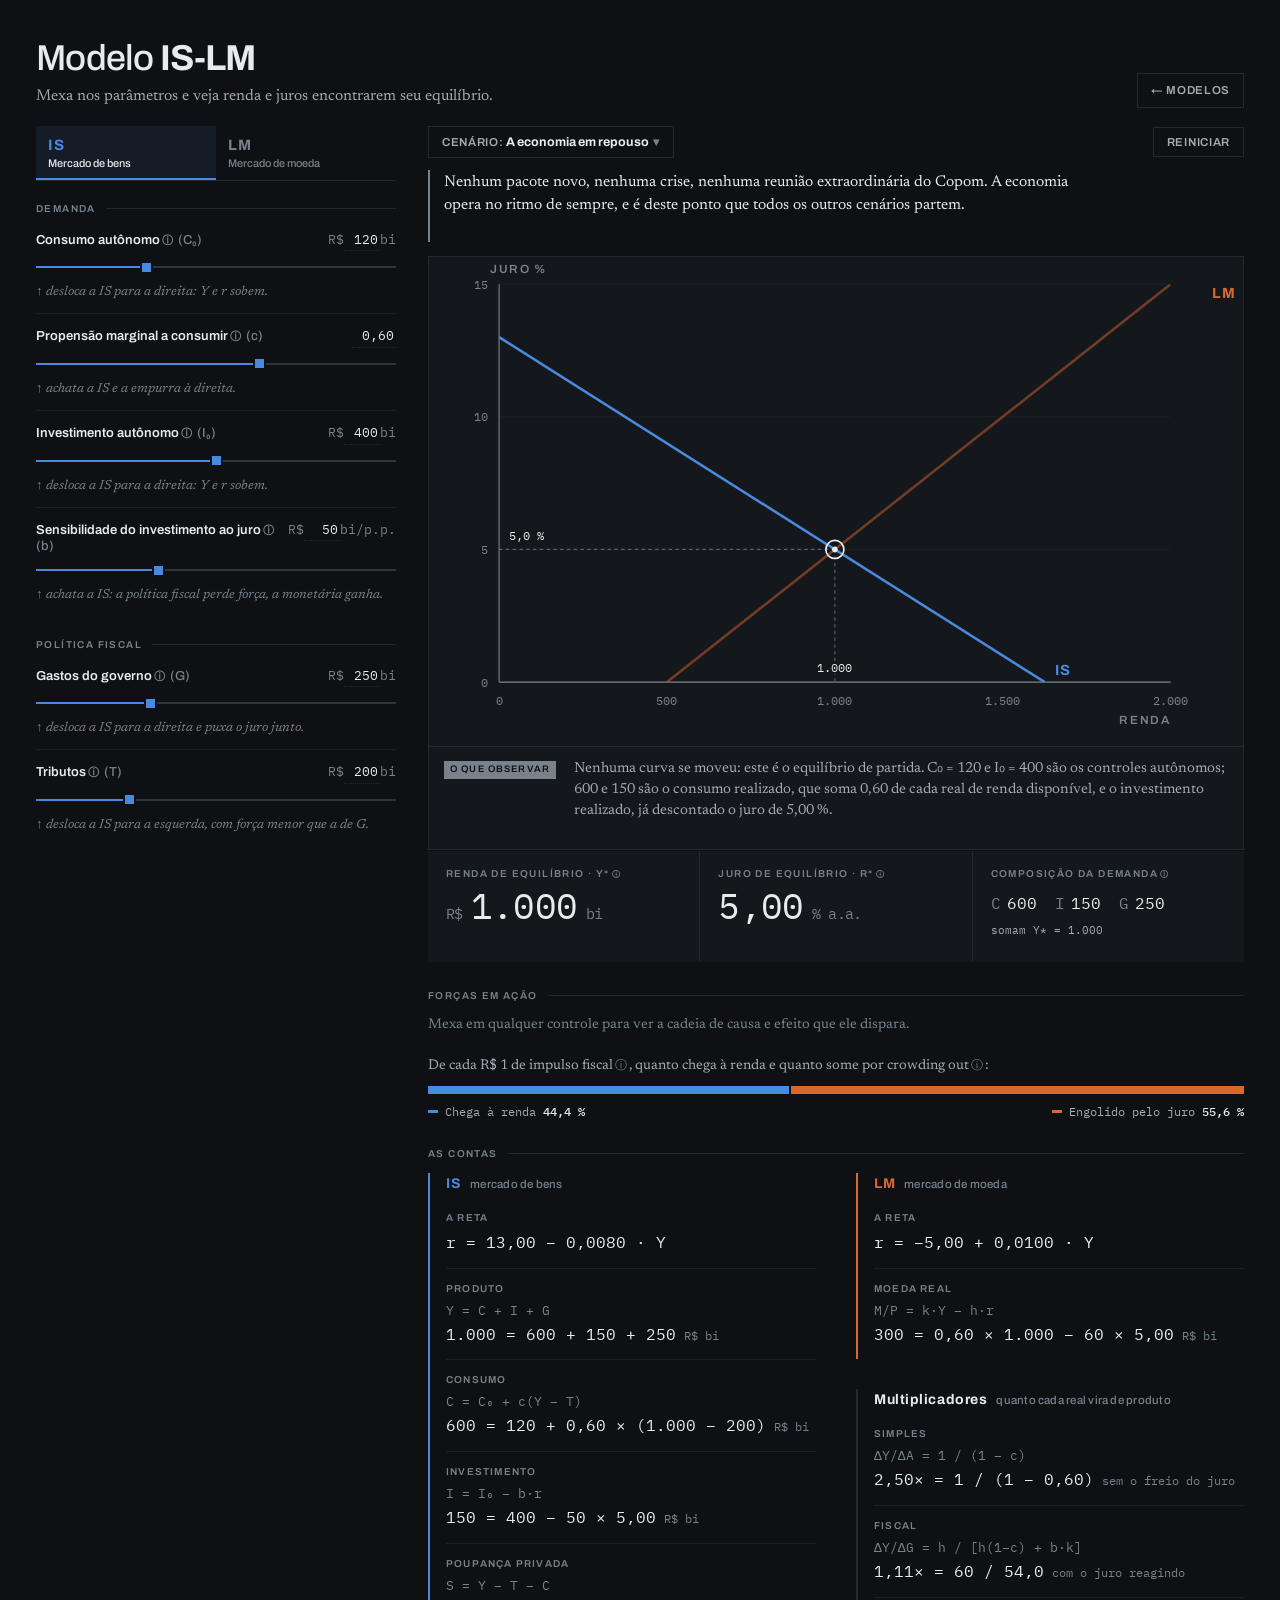
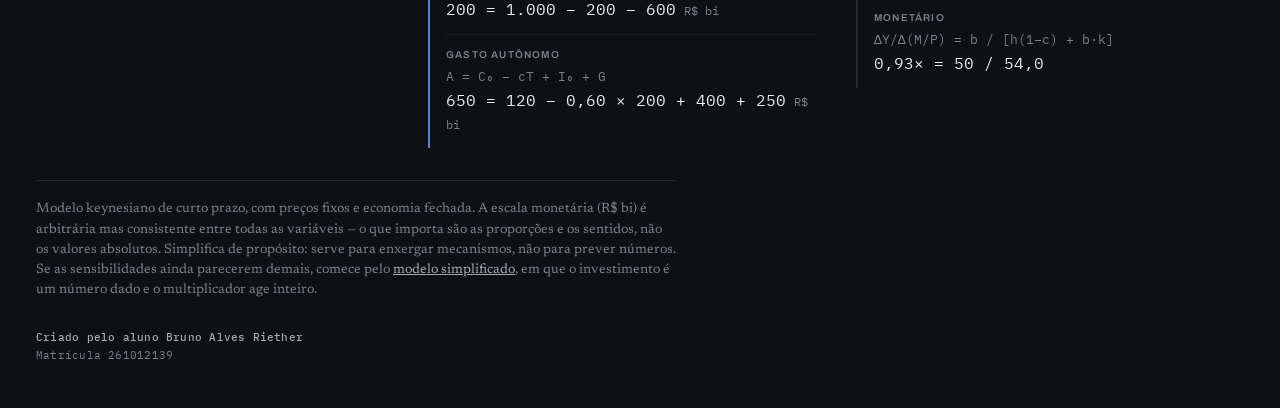
==== modelo-intermediario.html @ c49fc686 "Bússola Macro: simuladores interativos de IS-LM e cruz keynesiana Três páginas estáticas, sem build " ====
<!DOCTYPE html>
<html lang="pt-BR">
<head>
<meta charset="utf-8">
<meta name="viewport" content="width=device-width, initial-scale=1">
<title>IS-LM · Bússola Macro</title>
<meta name="description" content="Simulador do modelo IS-LM: mexa nos parâmetros da economia e veja renda e juros encontrarem o equilíbrio.">
<link rel="preconnect" href="https://fonts.googleapis.com">
<link rel="preconnect" href="https://fonts.gstatic.com" crossorigin>
<link rel="stylesheet" href="https://fonts.googleapis.com/css2?family=Archivo:wght@500;600;700&family=IBM+Plex+Mono:wght@400;500&family=Newsreader:ital,opsz,wght@0,6..72,400;1,6..72,400&display=swap">
<link rel="stylesheet" href="estilo.css">
<style>
/* As histórias daqui variam entre 2 e 3 linhas. Reservar as 3 impede que
   trocar de cenário empurre o gráfico para cima ou para baixo. */
.brief-story { min-height: 4.35em; }
</style>
</head>
<body>

<div class="wrap">

  <header class="top">
    <div>
      <h1>Modelo <b>IS-LM</b></h1>
      <p>Mexa nos parâmetros e veja renda e juros encontrarem seu equilíbrio.</p>
    </div>
    <a class="btn" href="index.html">← Modelos</a>
  </header>

  <main class="app">

    <!-- ── controles ──────────────────────────────────────── -->
    <section class="col-ctrl" aria-label="Parâmetros do modelo">
      <div class="tabs" role="tablist" aria-label="Curva a ajustar">
        <button class="tab" role="tab" data-tab="IS" id="tab-IS" aria-selected="true" aria-controls="panel-IS">
          <span class="tag-c">IS</span><span class="tag-s">Mercado de bens</span>
        </button>
        <button class="tab" role="tab" data-tab="LM" id="tab-LM" aria-selected="false" aria-controls="panel-LM" tabindex="-1">
          <span class="tag-c">LM</span><span class="tag-s">Mercado de moeda</span>
        </button>
      </div>
      <div role="tabpanel" data-panel="IS" id="panel-IS" aria-labelledby="tab-IS"></div>
      <div role="tabpanel" data-panel="LM" id="panel-LM" aria-labelledby="tab-LM" hidden></div>
    </section>

    <!-- ── saída ──────────────────────────────────────────── -->
    <section class="col-out">

      <div class="toolbar">
        <div class="menu-wrap">
          <button type="button" class="btn" id="scenBtn" aria-haspopup="true" aria-expanded="false" aria-controls="scenMenu">
            Cenário: <b id="scenNow">Base</b><span class="caret">▾</span>
          </button>
          <div class="menu" id="scenMenu" role="menu" aria-labelledby="scenBtn" hidden></div>
        </div>
        <span class="mod" id="modChip" data-on="nao">modificado</span>
        <div class="spacer"></div>
        <button type="button" class="btn" id="resetBtn">Reiniciar</button>
      </div>

      <div class="briefing" id="briefing">
        <p class="brief-story" id="briefStory"></p>
      </div>

      <div class="plate">
        <svg id="chart" viewBox="0 0 720 420" preserveAspectRatio="xMidYMid meet" role="img" aria-labelledby="cT cD">
          <title id="cT">Diagrama IS-LM</title>
          <desc id="cD">Renda no eixo horizontal, taxa de juros no vertical. A curva IS, decrescente, é o equilíbrio do mercado de bens; a LM, o do mercado de moeda. O cruzamento é o equilíbrio de curto prazo.</desc>
          <defs><clipPath id="clip"><rect id="clipR" x="0" y="0" width="0" height="0"></rect></clipPath></defs>
          <g id="grid"></g><g id="axes"></g>
          <g id="ghosts" clip-path="url(#clip)" opacity="0"></g>
          <g id="curves" clip-path="url(#clip)"></g>
          <g id="marks"></g><g id="labels"></g>
        </svg>
        <p class="watch" id="watch"><span class="brief-tag">O que observar</span><span id="briefWatch"></span></p>
      </div>

      <div class="results">
        <div class="result">
          <div class="result-label" id="labY"></div>
          <div class="result-val"><u>R$ </u><span id="outY">—</span><u> bi</u></div>
          <div class="result-delta" id="dY"></div>
        </div>
        <div class="result">
          <div class="result-label" id="labR"></div>
          <div class="result-val"><span id="outR">—</span><u> % a.a.</u></div>
          <div class="result-delta" id="dR"></div>
        </div>
        <div class="result">
          <div class="result-label" id="labK"></div>
          <div class="compo" id="compo"></div>
          <div class="result-delta" id="dK"></div>
        </div>
      </div>

      <p class="alert" id="alert"><span id="alertTxt"></span></p>

      <section class="forces">
        <h2 class="eyebrow">Forças em ação</h2>
        <div class="chain" id="chain" aria-live="polite"></div>
        <div class="meter-block">
          <p class="meter-cap" id="meterCap"></p>
          <div class="meter" role="img" id="meter" aria-label="">
            <div class="meter-a" id="mA" style="width:44%"></div>
            <div class="meter-b" id="mB" style="width:56%"></div>
          </div>
          <div class="meter-key">
            <span><i class="meter-a"></i> Chega à renda <b id="mAt">—</b></span>
            <span><i class="meter-b"></i> Engolido pelo juro <b id="mBt">—</b></span>
          </div>
        </div>
      </section>

      <section class="forces">
        <h2 class="eyebrow">As contas</h2>
        <div class="contas" id="eqs"></div>
      </section>

    </section>
  </main>

  <p class="foot">Modelo keynesiano de curto prazo, com preços fixos e economia fechada. A escala monetária (R$ bi) é arbitrária mas consistente entre todas as variáveis — o que importa são as proporções e os sentidos, não os valores absolutos. Simplifica de propósito: serve para enxergar mecanismos, não para prever números. Se as sensibilidades ainda parecerem demais, comece pelo <a href="modelo-simplificado.html" style="color:var(--ink-2)">modelo simplificado</a>, em que o investimento é um número dado e o multiplicador age inteiro.</p>

  <p class="assin"><b>Criado pelo aluno Bruno Alves Riether</b>Matrícula 261012139</p>

</div>

<div class="pop" id="pop" role="tooltip" hidden>
  <strong class="pop-t" id="popT"></strong>
  <span class="pop-u" id="popU"></span>
  <p class="pop-d" id="popD"></p>
  <p class="pop-e" id="popE"></p>
</div>

<script src="modelo-intermediario.js"></script>
<script>
"use strict";

/* O modelo vem namespaced; a página trabalha com nomes curtos. O regime
   monetário corrente é estado DA PÁGINA, e entra em solve() como argumento. */
var M = MODELO_INTER;
var EPS = M.EPS, PARAMS = M.PARAMS, P_BY_ID = M.P_BY_ID, TABS = M.TABS,
    TERMS = M.TERMS, CHAINS = M.CHAINS, CHAINS_R = M.CHAINS_R,
    SCENARIOS = M.SCENARIOS, baseState = M.baseState;
var mode = "moeda";
function solve(st, md) { return M.solve(st, md || mode); }

/* ═══ FORMATAÇÃO pt-BR ═══ */

var nf = function (d) { return new Intl.NumberFormat("pt-BR", { minimumFractionDigits:d, maximumFractionDigits:d }); };
var f0 = nf(0), f1 = nf(1), f4 = nf(4);
function minus(t) { return t.replace(/-/g, "−"); }
function fmt(v, d) { return isFinite(v) ? minus(nf(d).format(v)) : "—"; }
function fmtPct(v) { return isFinite(v) ? f1.format(v * 100) + " %" : "—"; }
function fmtP(p, v) { return isFinite(v) ? (p.u.pre || "") + minus(nf(p.dec || 0).format(v)) + (p.u.suf || "") : "—"; }
/* O sinal sai do valor JA arredondado: senao um resto de ponto flutuante
   da −1e-15 vira "−0" na tela. */
function sign(v, d) {
  if (!isFinite(v)) return "—";
  var r = Number(v.toFixed(d || 0));
  return (r > 0 ? "+" : r < 0 ? "−" : "") + nf(d || 0).format(Math.abs(r));
}

/* Uma linha: rótulo, a fórmula (apagada) e a conta com os números embaixo. */
function grupo(cls, nome, sub, linhas) {
  return '<div class="eqgroup ' + cls + '"><div class="eqgroup-h">' + nome +
    "<span>" + sub + "</span></div>" +
    linhas.map(function (l) {
      var unid = l[3] ? "<u>" + l[3] + "</u>" : "";
      return '<div class="eqrow">' +
        '<span class="eqlab">' + l[0] + "</span>" +
        (l[1] ? '<span class="eqform">' + l[1] + "</span>" : "") +
        '<span class="eqval"><span class="calc">' + l[2] + "</span>" + unid + "</span></div>";
    }).join("") + "</div>";
}

/* Soma de componentes, começando pelo total: a linha dos números espelha a
   fórmula acima termo por termo, e o olho não precisa reorganizar nada. */
function soma(partes, total, d) {
  return fmt(total, d || 0) + " = " + partes.map(function (v, i) {
    return (i === 0 ? (v < 0 ? "\u2212" : "") : (v < 0 ? " \u2212 " : " + ")) + fmt(Math.abs(v), d || 0);
  }).join("");
}

/* "a \u00d7 b" com o sinal de multiplicação de verdade. */
function vezes(a, b) { return a + " \u00d7 " + b; }

function term(key, label) {
  var txt = label || TERMS[key].t;
  return txt + '<button type="button" class="term" data-term="' + key +
    '" aria-expanded="false" aria-label="Definição: ' + txt.replace(/"/g, "") + '">ⓘ</button>';
}

/* ═══ ESTADO ═══ */

var state = baseState();
var ghost = null, lastMove = null, dragBase = null, animId = 0, pendingTarget = null;
/* activeScenario = o cenário está intacto (null se o usuário mexeu nos
   controles). loadedScenario = qual cenário está carregado, e esse nunca
   fica vazio — é o que mantém o texto na tela e o gráfico parado. */
var activeScenario = "base", loadedScenario = "base", tab = "IS", emphasis = "IS";
var view = { Ymin:0, Ymax:2000, rMin:0, rMax:15 };

var PAD = { l:62, r:64, t:24, b:44 };
var VB = { w:720, h:420 };
var PLOT = { x:PAD.l, y:PAD.t, w:VB.w - PAD.l - PAD.r, h:VB.h - PAD.t - PAD.b };

var $ = function (id) { return document.getElementById(id); };
var NS = "http://www.w3.org/2000/svg";
function el(tag, attrs, text) {
  var n = document.createElementNS(NS, tag);
  for (var a in attrs) if (attrs[a] != null) n.setAttribute(a, attrs[a]);
  if (text !== undefined) n.textContent = text;
  return n;
}

/* ═══ ESCALAS ═══ */

function sx(Y) { return PLOT.x + (Y - view.Ymin) / (view.Ymax - view.Ymin) * PLOT.w; }
function sy(r) { return PLOT.y + (view.rMax - r) / (view.rMax - view.rMin) * PLOT.h; }
function ix(px) { return view.Ymin + (px - PLOT.x) / PLOT.w * (view.Ymax - view.Ymin); }
function iy(py) { return view.rMax - (py - PLOT.y) / PLOT.h * (view.rMax - view.rMin); }

function clipLine(line) {
  if (line.vertical) {
    if (!isFinite(line.at) || line.at < view.Ymin || line.at > view.Ymax) return null;
    return [{ Y:line.at, r:view.rMin }, { Y:line.at, r:view.rMax }];
  }
  var m = line.m, q = line.q;
  if (!isFinite(m) || !isFinite(q)) return null;
  var lo = view.Ymin, hi = view.Ymax;
  if (Math.abs(m) > EPS) {
    var a = (view.rMin - q) / m, b = (view.rMax - q) / m;
    lo = Math.max(lo, Math.min(a, b));
    hi = Math.min(hi, Math.max(a, b));
  } else if (q < view.rMin || q > view.rMax) return null;
  if (hi - lo <= EPS) return null;
  return [{ Y:lo, r:m * lo + q }, { Y:hi, r:m * hi + q }];
}

var NICE_Y = [500, 1000, 2000, 4000, 8000, 16000, 32000, 64000];
var NICE_R = [5, 10, 15, 20, 30, 40, 60, 90, 120];
var NICE_RMIN = [0, -5, -10, -20, -40, -80];

/* A moldura cresce quando o equilíbrio encosta na borda e só encolhe com folga
   larga: se a régua se reajustasse a cada quadro, mexer um slider pareceria
   não mover a curva — que é justamente o que a tela existe para mostrar. */
function fitView(eq) {
  if (!isFinite(eq.Y) || !isFinite(eq.r)) return;
  var yi = NICE_Y.indexOf(view.Ymax); if (yi < 0) yi = 2;
  while (yi < NICE_Y.length - 1 && eq.Y > 0.88 * NICE_Y[yi]) yi++;
  while (yi > 0 && eq.Y < 0.28 * NICE_Y[yi - 1]) yi--;
  view.Ymax = NICE_Y[yi];

  var ri = NICE_R.indexOf(view.rMax); if (ri < 0) ri = 2;
  while (ri < NICE_R.length - 1 && eq.r > 0.88 * NICE_R[ri]) ri++;
  while (ri > 0 && eq.r < 0.28 * NICE_R[ri - 1] && eq.r > view.rMin) ri--;
  view.rMax = NICE_R[ri];

  var mi = NICE_RMIN.indexOf(view.rMin); if (mi < 0) mi = 0;
  while (mi < NICE_RMIN.length - 1 && eq.r < NICE_RMIN[mi] + 0.12 * (view.rMax - NICE_RMIN[mi])) mi++;
  while (mi > 0 && eq.r > NICE_RMIN[mi - 1] + 0.10 * (view.rMax - NICE_RMIN[mi - 1])) mi--;
  view.rMin = NICE_RMIN[mi];
}
function resetView() { view = { Ymin:0, Ymax:2000, rMin:0, rMax:15 }; }

function ticks(min, max, count) {
  var raw = (max - min) / count;
  var mag = Math.pow(10, Math.floor(Math.log10(raw)));
  var n = raw / mag;
  var step = (n >= 5 ? 10 : n >= 2.5 ? 5 : n >= 2 ? 2.5 : n >= 1 ? 2 : 1) * mag;
  var out = [], v = Math.ceil(min / step) * step;
  for (; v <= max + EPS; v += step) out.push(Math.abs(v) < EPS ? 0 : v);
  return out;
}

/* ═══ DESENHO ═══ */

function drawFrame() {
  var g = $("grid"), a = $("axes");
  g.textContent = ""; a.textContent = "";
  $("clipR").setAttribute("x", PLOT.x); $("clipR").setAttribute("y", PLOT.y);
  $("clipR").setAttribute("width", PLOT.w); $("clipR").setAttribute("height", PLOT.h);

  ticks(view.rMin, view.rMax, 5).forEach(function (r) {
    var y = sy(r);
    g.appendChild(el("line", { class:"grid-line", x1:PLOT.x, y1:y, x2:PLOT.x + PLOT.w, y2:y }));
    a.appendChild(el("text", { class:"tick-text", x:PLOT.x - 10, y:y + 4, "text-anchor":"end" }, f0.format(r)));
  });
  ticks(view.Ymin, view.Ymax, 5).forEach(function (Y) {
    a.appendChild(el("text", { class:"tick-text", x:sx(Y), y:PLOT.y + PLOT.h + 20, "text-anchor":"middle" }, f0.format(Y)));
  });

  a.appendChild(el("line", { class:"axis", x1:PLOT.x, y1:PLOT.y, x2:PLOT.x, y2:PLOT.y + PLOT.h }));
  a.appendChild(el("line", { class:"axis", x1:PLOT.x, y1:PLOT.y + PLOT.h, x2:PLOT.x + PLOT.w, y2:PLOT.y + PLOT.h }));
  a.appendChild(el("text", { class:"axis-title", x:PLOT.x - 8, y:PLOT.y - 10, "text-anchor":"start" }, "JURO %"));
  a.appendChild(el("text", { class:"axis-title", x:PLOT.x + PLOT.w, y:PLOT.y + PLOT.h + 37, "text-anchor":"end" }, "RENDA"));
}

function pathOf(line) {
  var s = clipLine(line);
  return s ? "M " + sx(s[0].Y).toFixed(2) + " " + sy(s[0].r).toFixed(2) +
             " L " + sx(s[1].Y).toFixed(2) + " " + sy(s[1].r).toFixed(2) : null;
}

function drawArrow(a, b, layer) {
  if (!a || !isFinite(a.Y) || !isFinite(b.Y) || !isFinite(a.r) || !isFinite(b.r)) return;
  var x1 = sx(a.Y), y1 = sy(a.r), x2 = sx(b.Y), y2 = sy(b.r);
  var dx = x2 - x1, dy = y2 - y1, len = Math.hypot(dx, dy);
  if (len < 8) return;
  var ux = dx / len, uy = dy / len;
  var sX = x1 + ux * 6, sY = y1 + uy * 6, eX = x2 - ux * 10, eY = y2 - uy * 10;
  if (Math.hypot(eX - sX, eY - sY) < 4) return;
  layer.appendChild(el("line", { class:"arrow", x1:sX, y1:sY, x2:eX, y2:eY }));
  var k = 5;
  layer.appendChild(el("polygon", { class:"arrow-head", points:[
    eX + ux * k, eY + uy * k,
    eX - uy * k * .6 - ux * k * .2, eY + ux * k * .6 - uy * k * .2,
    eX + uy * k * .6 - ux * k * .2, eY - ux * k * .6 - uy * k * .2
  ].map(function (v) { return v.toFixed(2); }).join(" ") }));
}

function labelFor(line, name, cls) {
  var seg = clipLine(line);
  if (!seg) return null;
  var pt = seg[1], px, anchor;
  if (sx(pt.Y) >= PLOT.x + PLOT.w - 4) { px = VB.w - 6; anchor = "end"; }
  else { px = Math.min(sx(pt.Y) + 9, VB.w - 6); anchor = "start"; }
  return { x:px, y:Math.max(PLOT.y + 12, Math.min(PLOT.y + PLOT.h - 6, sy(pt.r) + 4)), anchor:anchor, name:name, cls:cls };
}

function draw(eq) {
  drawFrame();
  var cl = $("curves"), mk = $("marks"), lb = $("labels"), gh = $("ghosts");
  cl.textContent = ""; mk.textContent = ""; lb.textContent = ""; gh.textContent = "";

  if (ghost) {
    var g2 = solve(ghost, ghost.__mode || mode);
    [["is", g2.IS], ["lm", g2.LM]].forEach(function (p) {
      var d = pathOf(p[1]);
      if (d) gh.appendChild(el("path", { class:"ghost " + p[0], d:d }));
    });
    if (isFinite(g2.Y)) gh.appendChild(el("circle", { class:"ghost-ring", cx:sx(g2.Y), cy:sy(g2.r), r:4 }));
  }
  gh.setAttribute("opacity", ghost ? 1 : 0);

  // a aba ativa realça a sua curva; a outra recua sem sumir
  cl.setAttribute("class", emphasis ? "dim" : "");
  [["IS", eq.IS, "Curva IS, mercado de bens"], ["LM", eq.LM, "Curva LM, mercado de moeda"]].forEach(function (p) {
    var d = pathOf(p[1]);
    if (!d) return;
    var g = el("g", { class:"grp", "data-curve":p[0], tabindex:"0", role:"img", "aria-label":p[2] });
    g.appendChild(el("path", { class:"hit", d:d }));
    g.appendChild(el("path", { class:"curve " + p[0].toLowerCase() + (emphasis === p[0] ? " on" : ""), d:d }));
    cl.appendChild(g);
  });

  if (eq.ok && isFinite(eq.Y) && isFinite(eq.r)) {
    var X = sx(eq.Y), Y = sy(eq.r);
    if (X >= PLOT.x - 1 && X <= PLOT.x + PLOT.w + 1 && Y >= PLOT.y - 1 && Y <= PLOT.y + PLOT.h + 1) {
      mk.appendChild(el("line", { class:"guide", x1:X, y1:Y, x2:X, y2:PLOT.y + PLOT.h }));
      mk.appendChild(el("line", { class:"guide", x1:PLOT.x, y1:Y, x2:X, y2:Y }));
      if (ghost) drawArrow(solve(ghost, ghost.__mode || mode), eq, mk);
      mk.appendChild(el("circle", { class:"ring", cx:X, cy:Y, r:8 }));
      mk.appendChild(el("circle", { class:"dot", cx:X, cy:Y, r:2.5 }));
      lb.appendChild(el("text", { class:"eqmark", x:X, y:PLOT.y + PLOT.h - 9, "text-anchor":"middle" }, fmt(eq.Y, 0)));
      lb.appendChild(el("text", { class:"eqmark", x:PLOT.x + 9, y:Y - 8, "text-anchor":"start" }, fmt(eq.r, 1) + " %"));
    }
  }

  [labelFor(eq.IS, "IS", "is"), labelFor(eq.LM, "LM", "lm")].forEach(function (L) {
    if (L) lb.appendChild(el("text", { class:"clabel " + L.cls, x:L.x, y:L.y, "text-anchor":L.anchor }, L.name));
  });
}

/* ═══ PAINÉIS ═══ */

function renderResults(eq) {
  $("outY").textContent = eq.ok ? fmt(eq.Y, 0) : "—";
  $("outR").textContent = eq.ok ? fmt(eq.r, 2) : "—";
  // C e I são realizados: já descontam o juro de equilíbrio
  $("compo").innerHTML = [["C", eq.C], ["I", eq.I], ["G", state.G]].map(function (x) {
    return "<span><i>" + x[0] + "</i>" + fmt(x[1], 0) + "</span>";
  }).join("");
  $("dK").textContent = eq.ok ? "somam Y* = " + fmt(eq.Y, 0) : "";
  if (ghost && eq.ok) {
    var g = solve(ghost, ghost.__mode || mode);
    $("dY").textContent = sign(eq.Y - g.Y, 0) + " bi vs. antes";
    $("dR").textContent = sign(eq.r - g.r, 2) + " p.p. vs. antes";
  } else { $("dY").textContent = ""; $("dR").textContent = ""; }

  var isTxt = eq.IS.vertical ? "Y = " + fmt(eq.IS.at, 0) + "   (vertical)"
            : "r = " + fmt(eq.IS.q, 2) + (eq.IS.m < 0 ? " − " : " + ") + f4.format(Math.abs(eq.IS.m)) + " · Y";
  var lmTxt = eq.LM.pegged ? "r = " + fmt(eq.LM.q, 2) + "   (meta do Banco Central)"
            : eq.LM.vertical ? "Y = " + fmt(eq.LM.at, 0) + "   (vertical)"
            : "r = " + fmt(eq.LM.q, 2) + " + " + f4.format(eq.LM.m) + " · Y";

  var c2 = fmt(state.c, 2);
  var r2 = fmt(eq.r, 2);
  var den = eq.den;

  var c2 = fmt(state.c, 2);
  var r2 = fmt(eq.r, 2);
  var den = eq.den;

  $("eqs").innerHTML =
    grupo("is", "IS", "mercado de bens", [
      ["a reta", null, isTxt, null],
      ["produto", "Y = C + I + G", soma([eq.C, eq.I, state.G], eq.Y), "R$ bi"],
      ["consumo", "C = C\u2080 + c(Y \u2212 T)",
        fmt(eq.C, 0) + " = " + fmt(state.C0, 0) + " + " +
        vezes(c2, "(" + fmt(eq.Y, 0) + " \u2212 " + fmt(state.T, 0) + ")"), "R$ bi"],
      ["investimento", "I = I\u2080 \u2212 b\u00b7r",
        fmt(eq.I, 0) + " = " + fmt(state.I0, 0) + " \u2212 " + vezes(fmt(state.b, 0), r2), "R$ bi"],
      ["poupan\u00e7a privada", "S = Y \u2212 T \u2212 C",
        fmt(eq.S, 0) + " = " + fmt(eq.Y, 0) + " \u2212 " + fmt(state.T, 0) + " \u2212 " + fmt(eq.C, 0), "R$ bi"],
      ["gasto aut\u00f4nomo", "A = C\u2080 \u2212 cT + I\u2080 + G",
        fmt(eq.A, 0) + " = " + fmt(state.C0, 0) + " \u2212 " + vezes(c2, fmt(state.T, 0)) +
        " + " + fmt(state.I0, 0) + " + " + fmt(state.G, 0), "R$ bi"]
    ]) +
    '<div class="eqcol">' +
      grupo("lm", "LM", mode === "juros" ? "meta de juros do Banco Central" : "mercado de moeda", [
        ["a reta", null, lmTxt, null],
        [mode === "juros" ? "moeda entregue" : "moeda real", "M/P = k\u00b7Y \u2212 h\u00b7r",
          fmt(eq.mp, 0) + " = " + vezes(fmt(state.k, 2), fmt(eq.Y, 0)) +
          " \u2212 " + vezes(fmt(state.h, 0), r2), "R$ bi"]
      ]) +
      grupo("", "Multiplicadores", "quanto cada real vira de produto", [
        ["simples", "\u0394Y/\u0394A = 1 / (1 \u2212 c)",
          fmt(eq.multSimple, 2) + "\u00d7 = 1 / (1 \u2212 " + c2 + ")", "sem o freio do juro"],
        ["fiscal", mode === "juros" ? "\u0394Y/\u0394G = 1 / (1 \u2212 c)"
                                    : "\u0394Y/\u0394G = h / [h(1\u2212c) + b\u00b7k]",
          fmt(eq.multFiscal, 2) + "\u00d7 = " + (mode === "juros"
            ? "1 / (1 \u2212 " + c2 + ")"
            : fmt(state.h, 0) + " / " + fmt(den, 1)),
          mode === "juros" ? "o juro n\u00e3o reage" : "com o juro reagindo"],
        ["monet\u00e1rio", mode === "juros" ? "\u0394Y/\u0394(M/P) = 0"
                                             : "\u0394Y/\u0394(M/P) = b / [h(1\u2212c) + b\u00b7k]",
          fmt(eq.multMoney, 2) + "\u00d7" + (mode === "juros" ? ""
            : " = " + fmt(state.b, 0) + " / " + fmt(den, 1)),
          mode === "juros" ? "o BC j\u00e1 acomoda" : null]
      ]) +
    "</div>";
}

function renderAlert(eq) {
  var msg = null;
  var ratio = (eq.IS.vertical || eq.LM.vertical || eq.LM.pegged || Math.abs(eq.IS.m) < EPS)
    ? NaN : Math.abs(eq.LM.m) / Math.abs(eq.IS.m);

  if (!eq.ok && !isFinite(eq.Y)) {
    msg = "IS e LM estão as duas verticais (b = 0 e h = 0): não se cruzam em um único ponto, e o modelo não determina o equilíbrio.";
  } else if (eq.Y < 0) {
    msg = "Renda de equilíbrio negativa. Essa combinação não descreve uma economia possível — reduza T ou eleve os gastos autônomos.";
  } else if (mode === "juros") {
    msg = "Meta de juros: a LM é horizontal porque o BC entrega toda a moeda pedida a " + fmt(eq.r, 2) + " %. Sem crowding out — a política fiscal age com o multiplicador cheio (" + fmt(eq.multSimple, 2) + "×), e emitir moeda deixa de mover a renda.";
  } else if (eq.LM.vertical) {
    msg = "Caso clássico: com h = 0 a LM é vertical. A renda depende só da moeda real, e gasto público apenas eleva o juro — o crowding out é total.";
  } else if (eq.IS.vertical) {
    msg = "Investimento insensível ao juro: com b = 0 a IS é vertical. Não há crowding out, porque o juro sobe sem derrubar investimento nenhum.";
  } else if (eq.r < 0) {
    msg = "O juro de equilíbrio ficou abaixo de zero. O modelo permite; a economia real quase nunca — na prática existe um piso perto de zero.";
  } else if (ratio > 4) {
    msg = "Quase o caso clássico: a LM está muito mais inclinada que a IS, e o juro engole " + fmtPct(eq.crowding) + " de qualquer impulso fiscal.";
  } else if (ratio < 0.25) {
    msg = "Perto da armadilha da liquidez: a LM está quase horizontal. Emitir moeda quase não mexe no juro, e a política fiscal age com quase toda a força do multiplicador.";
  }
  $("alert").classList.toggle("on", !!msg);
  $("alertTxt").textContent = msg || "";
}

function renderChain() {
  var host = $("chain");
  host.textContent = "";
  if (!lastMove) {
    var d = document.createElement("p");
    d.className = "chain-idle";
    d.textContent = "Mexa em qualquer controle para ver a cadeia de causa e efeito que ele dispara.";
    host.appendChild(d);
    return;
  }
  var p = P_BY_ID[lastMove.id];
  var flip = lastMove.dir < 0 ? -1 : 1;
  var steps = (mode === "juros" ? CHAINS_R : CHAINS)[lastMove.id] || [];

  function chip(cls, html) {
    var n = document.createElement("div");
    n.className = "step " + cls;
    n.innerHTML = html;
    host.appendChild(n);
  }
  chip("head", "<em>" + (flip > 0 ? "↑" : "↓") + "</em>" + term("p:" + p.id, p.sym));
  steps.forEach(function (st) {
    var txt = st.term ? term(st.term, st.t) : st.t;
    if (st.shift) chip(st.curve.toLowerCase(), txt + " <em>" + (st.d * flip > 0 ? "→" : "←") + "</em>");
    else if (st.rot) chip(st.curve.toLowerCase(), txt + " (mais " + ((flip > 0 ? st.flat : !st.flat) ? "horizontal" : "vertical") + ")");
    else chip(st.curve ? st.curve.toLowerCase() : "",
      st.d === 0 ? txt : txt + " <em>" + (st.d * flip > 0 ? "↑" : "↓") + "</em>");
  });
}

function renderMeter(eq) {
  var lost = Math.max(0, Math.min(1, eq.crowding)), kept = 1 - lost;
  $("mA").style.width = (kept * 100).toFixed(1) + "%";
  $("mB").style.width = (lost * 100).toFixed(1) + "%";
  $("mAt").textContent = fmtPct(kept);
  $("mBt").textContent = fmtPct(lost);
  $("meter").setAttribute("aria-label",
    "De cada real de impulso fiscal, " + fmtPct(kept) + " chega à renda e " + fmtPct(lost) + " é engolido pela alta do juro.");
}

function syncControls(eq) {
  PARAMS.forEach(function (p) {
    var input = $("in-" + p.id), row = $("row-" + p.id);
    if (!input) return;
    // o instrumento que o BC não escolheu vira resultado: trava e vira leitura
    var locked = (mode === "juros" && p.id === "M") || (mode === "moeda" && p.id === "rbar");
    var v = state[p.id];
    if (locked && eq) v = p.id === "M" ? eq.mp * state.P : eq.r;
    // o NÚMERO mostra o valor real mesmo fora da faixa; só o marcador é limitado
    var thumb = isFinite(v) ? Math.max(p.min, Math.min(p.max, v)) : p.min;

    input.disabled = locked;
    row.classList.toggle("locked", locked);
    if (Number(input.value) !== thumb) input.value = thumb;
    input.style.setProperty("--pct", ((thumb - p.min) / (p.max - p.min) * 100).toFixed(2) + "%");
    var campo = $("val-" + p.id);
    campo.disabled = locked;
    // nao sobrescreve enquanto o usuario esta digitando naquele campo
    if (document.activeElement !== campo) {
      campo.value = nf(p.dec || 0).format(v);
      // o valor derivado pode passar do maximo do slider (M sob meta de juros
      // chega a quatro digitos): o campo cresce para nao cortar o numero
      campo.style.width = Math.max(larguraCh(p), campo.value.length + 1.5) + "ch";
    }
    input.setAttribute("aria-valuetext", p.label + " " + fmtP(p, v) + (locked ? " (determinado pelo modelo)" : ""));
    $("eff-" + p.id).textContent = mode === "juros" ? p.effR : p.eff;
  });
}

/* ═══ RENDER ═══ */

var raf = null;
function render() {
  if (raf) return;
  raf = requestAnimationFrame(function () {
    raf = null;
    var eq = solve(state);
    fitView(eq);
    draw(eq);
    renderResults(eq);
    renderAlert(eq);
    renderChain();
    renderMeter(eq);
    syncControls(eq);
  });
}

/* ═══ CONSTRUÇÃO DOS PAINÉIS ═══ */

function ctrlHTML(p) {
  return '<div class="ctrl" id="row-' + p.id + '" data-curve="' + p.curve + '">' +
    '<div class="ctrl-head">' +
      '<span class="ctrl-name">' + term("p:" + p.id, p.label) +
        ' <span class="term-sym">(' + p.sym + ')</span><span class="chip-res">resultado</span></span>' +
      '<span class="ctrl-val">' +
        (p.u.pre ? "<u>" + p.u.pre + "</u>" : "") +
        '<input type="text" inputmode="decimal" class="valin" id="val-' + p.id + '"' +
          ' style="width:' + larguraCh(p) + 'ch" aria-label="' + p.label + ', digite um valor">' +
        (p.u.suf ? "<u>" + p.u.suf + "</u>" : "") +
      "</span>" +
    '</div>' +
    '<input type="range" id="in-' + p.id + '" min="' + p.min + '" max="' + p.max + '" step="' + p.step + '"' +
      ' value="' + p.base + '" aria-label="' + p.label + '">' +
    '<p class="ctrl-eff" id="eff-' + p.id + '"></p>' +
  '</div>';
}

function buildPanels() {
  Object.keys(TABS).forEach(function (key) {
    var html = "";
    TABS[key].groups.forEach(function (g) {
      html += '<h3 class="group-title">' + g.title + "</h3>";
      if (g.regime) {
        html += '<div class="regime">' +
          '<p class="regime-q">O que o Banco Central controla? ' + term("meta-juros", "Os dois regimes") + "</p>" +
          '<div class="regime-sw" role="group" aria-label="Regime monetário">' +
            '<button type="button" data-mode="moeda" aria-pressed="true">a quantidade de moeda</button>' +
            '<button type="button" data-mode="juros" aria-pressed="false">a taxa de juros</button>' +
          "</div></div>";
      }
      g.ids.forEach(function (id) { html += ctrlHTML(P_BY_ID[id]); });
    });
    $("panel-" + key).innerHTML = html;
  });

  PARAMS.forEach(function (p) {
    var input = $("in-" + p.id);
    input.addEventListener("pointerdown", beginGesture);
    input.addEventListener("keydown", function (ev) {
      if (ev.key.indexOf("Arrow") !== 0) return;
      beginGesture();
      if (ev.shiftKey) {
        ev.preventDefault();
        var d = (ev.key === "ArrowRight" || ev.key === "ArrowUp") ? 1 : -1;
        setParam(p.id, clampP(p, state[p.id] + d * p.step * 10));
      }
    });
    input.addEventListener("dblclick", function () { beginGesture(); setParam(p.id, p.base); });
    input.addEventListener("input", function () { setParam(p.id, Number(input.value)); });
    ligarCampo(p);
  });
}

/* ═══ VALOR DIGITAVEL ═══ */

/* Largura do campo: cabe o maior numero da faixa, com folga para o caso em
   que o valor e derivado e passa do maximo do slider. */
function larguraCh(pa) {
  var d = pa.dec || 0;
  var a = nf(d).format(pa.min).length, b = nf(d).format(pa.max).length;
  return Math.max(4.5, Math.max(a, b) + 1.5);
}

/* Aceita 1.234,5 / 1234,5 / 1234.5 / "R$ 450 bi". A virgula sempre e decimal;
   o ponto so e decimal se o parametro tiver casas, senao e separador de milhar. */
function parseNum(txt, pa) {
  var s = String(txt).replace(/\u2212/g, "-").replace(/[^\d.,\-]/g, "");
  if (s.indexOf(",") >= 0) s = s.replace(/\./g, "").replace(",", ".");
  else if (!pa.dec) s = s.replace(/\./g, "");
  var v = parseFloat(s);
  return isFinite(v) ? v : NaN;
}

function commitVal(pa) {
  var campo = $("val-" + pa.id);
  var v = parseNum(campo.value, pa);
  if (!isFinite(v)) { render(); return; }              // lixo digitado: volta ao valor atual
  var lim = Math.max(pa.min, Math.min(pa.max, v));
  if (Math.abs(lim - v) > 1e-9) {                      // estourou a faixa: avisa e limita
    campo.classList.remove("limite");
    void campo.offsetWidth;
    campo.classList.add("limite");
  }
  beginGesture();
  setParam(pa.id, lim);
  endGesture();
  render();
}

function ligarCampo(pa) {
  var campo = $("val-" + pa.id);
  campo.addEventListener("focus", function () { campo.select(); });
  // a classe do pisca sai sozinha, para nao ficar presa no DOM
  campo.addEventListener("animationend", function () { campo.classList.remove("limite"); });
  campo.addEventListener("keydown", function (ev) {
    if (ev.key === "Enter") { ev.preventDefault(); campo.blur(); }
    else if (ev.key === "Escape") { ev.preventDefault(); campo.dataset.esc = "1"; campo.blur(); }
  });
  campo.addEventListener("blur", function () {
    if (campo.dataset.esc) { delete campo.dataset.esc; render(); return; }
    commitVal(pa);
  });
}

function clampP(p, v) { return Math.max(p.min, Math.min(p.max, Math.round(v / p.step) * p.step)); }

/* A mão do usuário interrompe a animação de um preset — mas o preset já foi
   pedido, então seu alvo é aplicado de uma vez antes de ceder o controle. */
function commitPending() {
  if (!pendingTarget) return;
  var t = pendingTarget;
  pendingTarget = null;
  PARAMS.forEach(function (p) { state[p.id] = t[p.id]; });
}

/* A referência FICA quando vale a pena comparar: contra a economia base, ou
   contra o estado logo antes de você mexer num controle. Ao pular de um
   cenário direto para outro sem relação, ela aparece por 3 s e some. */
var ghostTimer = null;
function fadeGhost(ms) {
  clearTimeout(ghostTimer);
  ghostTimer = setTimeout(function () { ghost = null; render(); }, ms);
}
function holdGhost() { clearTimeout(ghostTimer); }

/* A referência fica na tela até o próximo movimento: ela mostra onde a
   economia estava ANTES da sua última ação, e some sozinha só quando é
   substituída. Some por tempo seria pior — o aluno olha para o controle
   enquanto arrasta e perde a comparação justamente quando volta ao gráfico. */
function beginGesture() {
  commitPending();
  animId++;
  holdGhost();                    // mexer num controle fixa a referência
  if (dragBase) { if (!ghost) ghost = dragBase; return; }
  dragBase = Object.assign({}, state);
  dragBase.__mode = mode;
  ghost = dragBase;
}
function endGesture() { dragBase = null; }
window.addEventListener("pointerup", endGesture);
window.addEventListener("keyup", function (ev) { if (ev.key.indexOf("Arrow") === 0) endGesture(); });

function setParam(id, value) {
  var p = P_BY_ID[id];
  var v = Math.max(p.min, Math.min(p.max, value));
  if (Math.abs(v - state[id]) < 1e-12) return;
  commitPending();
  animId++;
  lastMove = { id:id, dir: v >= (dragBase || state)[id] ? 1 : -1 };
  state[id] = v;
  activeScenario = null;          // o cenário segue carregado, só não está mais intacto
  markScenario();
  render();
}

/* ═══ ABAS ═══ */

function setTab(t) {
  tab = t;
  emphasis = t;                                // a aba ativa realça sua curva
  Array.prototype.forEach.call(document.querySelectorAll(".tab"), function (b) {
    var on = b.dataset.tab === t;
    b.setAttribute("aria-selected", on ? "true" : "false");
    b.tabIndex = on ? 0 : -1;
  });
  Array.prototype.forEach.call(document.querySelectorAll("[data-panel]"), function (p) {
    p.hidden = p.dataset.panel !== t;
  });
  render();
}

function setupTabs() {
  var btns = Array.prototype.slice.call(document.querySelectorAll(".tab"));
  btns.forEach(function (b, i) {
    b.addEventListener("click", function () { setTab(b.dataset.tab); });
    b.addEventListener("keydown", function (ev) {       // navegação por setas, como manda um tablist
      if (ev.key !== "ArrowRight" && ev.key !== "ArrowLeft") return;
      ev.preventDefault();
      var next = btns[(i + (ev.key === "ArrowRight" ? 1 : btns.length - 1)) % btns.length];
      next.focus(); setTab(next.dataset.tab);
    });
  });
  setTab("IS");
}

/* ═══ MENU DE CENÁRIOS ═══ */

function buildScenarios() {
  var m = $("scenMenu");
  var html = "", secAtual = null;
  SCENARIOS.forEach(function (sc) {
    if (sc.section !== secAtual) {
      secAtual = sc.section;
      html += '<div class="menu-sec">' + secAtual + "</div>";
    }
    html += '<button type="button" class="menu-item" role="menuitemradio" data-id="' + sc.id + '"' +
      ' aria-checked="' + (sc.id === "base") + '">' +
      '<span class="mi-n">' + sc.name + "</span>" +
      '<span class="mi-d">' + sc.story + "</span></button>";
  });
  m.innerHTML = html;

  Array.prototype.forEach.call(m.querySelectorAll(".menu-item"), function (b) {
    b.addEventListener("click", function () {
      var sc = SCENARIOS.filter(function (s) { return s.id === b.dataset.id; })[0];
      closeMenu(true);
      applyScenario(sc);
    });
  });

  $("scenBtn").addEventListener("click", function (ev) {
    ev.stopPropagation();
    if ($("scenMenu").hidden) openMenu(); else closeMenu(true);
  });
  document.addEventListener("click", function (ev) {
    if (!$("scenMenu").hidden && !ev.target.closest(".menu-wrap")) closeMenu(false);
  });
  document.addEventListener("keydown", function (ev) {
    if ($("scenMenu").hidden) return;
    var items = Array.prototype.slice.call($("scenMenu").querySelectorAll(".menu-item"));
    var i = items.indexOf(document.activeElement);
    if (ev.key === "Escape") { ev.preventDefault(); closeMenu(true); }
    else if (ev.key === "ArrowDown") { ev.preventDefault(); items[(i + 1) % items.length].focus(); }
    else if (ev.key === "ArrowUp") { ev.preventDefault(); items[(i - 1 + items.length) % items.length].focus(); }
  });
}
function openMenu() {
  $("scenMenu").hidden = false;
  $("scenBtn").setAttribute("aria-expanded", "true");
  var first = $("scenMenu").querySelector('.menu-item[aria-checked="true"]') || $("scenMenu").querySelector(".menu-item");
  if (first) first.focus();
}
function closeMenu(refocus) {
  $("scenMenu").hidden = true;
  $("scenBtn").setAttribute("aria-expanded", "false");
  if (refocus) $("scenBtn").focus();
}
function markScenario() {
  // O cenário carregado continua na tela mesmo depois de você mexer nos
  // controles. Some nada, move nada: o que muda é a etiqueta de status.
  var sc = SCENARIOS.filter(function (s) { return s.id === loadedScenario; })[0];
  if (!sc) return;
  $("scenNow").textContent = sc.name;
  $("modChip").dataset.on = activeScenario ? "nao" : "sim";
  $("briefStory").textContent = sc.story;
  $("briefWatch").textContent = sc.watch;
  Array.prototype.forEach.call($("scenMenu").querySelectorAll(".menu-item"), function (b) {
    b.setAttribute("aria-checked", b.dataset.id === loadedScenario ? "true" : "false");
  });
}

/* `limpo` = veio do botão Reiniciar: começa do zero, sem referência na tela.
   Um cenário escolhido no menu mantém a referência, porque ali comparar com o
   estado anterior é o ponto. */
function applyScenario(sc, limpo) {
  // sai da base (ou do Reiniciar) => a comparação vale e a referência fica;
  // pula de um cenário para outro => ela some depois de 3 s
  var vinhaDaBase = loadedScenario === "base";
  holdGhost();
  ghost = limpo ? null : Object.assign({}, state);
  if (ghost) ghost.__mode = mode;
  var someDepois = !limpo && !vinhaDaBase;
  dragBase = null;
  resetView();
  if (sc.mode && sc.mode !== mode) { mode = sc.mode; markMode(); }

  var target = baseState();
  for (var k in sc.set) target[k] = sc.set[k];

  activeScenario = loadedScenario = sc.id;
  lastMove = null;
  markScenario();
  setTab(sc.mode === "juros" ? "LM" : tab);

  var from = Object.assign({}, state);
  if (window.matchMedia("(prefers-reduced-motion: reduce)").matches) {
    pendingTarget = null; state = target; render(); if (someDepois) fadeGhost(3000); return;
  }
  pendingTarget = target;
  var my = ++animId, t0 = performance.now(), DUR = 460;
  (function step(now) {
    if (my !== animId) return;
    var u = Math.min(1, (now - t0) / DUR);
    var e = u < .5 ? 4 * u * u * u : 1 - Math.pow(-2 * u + 2, 3) / 2;
    PARAMS.forEach(function (p) { state[p.id] = from[p.id] + (target[p.id] - from[p.id]) * e; });
    render();
    if (u < 1) requestAnimationFrame(step);
    else { pendingTarget = null; state = target; render(); if (someDepois) fadeGhost(3000); }
  })(performance.now());
}

/* ═══ REGIME ═══ */

function setMode(m) {
  if (m === mode) return;
  commitPending();
  holdGhost();                    // comparar os dois regimes é o ponto: fica
  var eq = solve(state, mode);
  // sem arredondar ao passo do slider: o equilíbrio fica EXATAMENTE onde estava,
  // e só a forma da LM muda. O passo volta a valer no primeiro arrasto.
  function hold(p, x, fb) { return isFinite(x) ? Math.max(p.min, Math.min(p.max, x)) : fb; }
  if (m === "juros") state.rbar = hold(P_BY_ID.rbar, eq.r, P_BY_ID.rbar.base);
  else state.M = hold(P_BY_ID.M, eq.mp * state.P, P_BY_ID.M.base);

  ghost = Object.assign({}, state);
  ghost.__mode = mode;
  animId++;
  mode = m;
  lastMove = null;
  markMode();
  render();
}
function markMode() {
  Array.prototype.forEach.call(document.querySelectorAll("[data-mode]"), function (b) {
    b.setAttribute("aria-pressed", b.dataset.mode === mode ? "true" : "false");
  });
}
function setupRegime() {
  Array.prototype.forEach.call(document.querySelectorAll("[data-mode]"), function (b) {
    b.addEventListener("click", function () { setMode(b.dataset.mode); });
  });
  markMode();
}

/* ═══ DEFINIÇÃO EM CONTEXTO ═══ */
/* Passar o mouse ou focar abre; clicar fixa (para toque e para ler com calma). */

var pinned = null;

function showPop(btn) {
  var t = TERMS[btn.dataset.term];
  if (!t) return;
  var pop = $("pop");
  $("popT").textContent = t.t;
  $("popU").textContent = t.u ? "unidade: " + t.u : "";
  $("popU").hidden = !t.u;
  $("popD").textContent = t.d;
  var p = t.param ? P_BY_ID[t.param] : null;
  $("popE").textContent = p ? (mode === "juros" ? p.effR : p.eff) : "";
  $("popE").hidden = !p;

  pop.hidden = false;
  var r = btn.getBoundingClientRect();
  var w = pop.offsetWidth, h = pop.offsetHeight;
  var left = Math.min(Math.max(10, r.left + r.width / 2 - w / 2), window.innerWidth - w - 10);
  var top = r.top - h - 9;
  if (top < 10) top = Math.min(r.bottom + 9, window.innerHeight - h - 10);
  pop.style.left = left + "px";
  pop.style.top = Math.max(10, top) + "px";
  btn.setAttribute("aria-expanded", "true");
  btn.setAttribute("aria-describedby", "pop");
}

function hidePop() {
  $("pop").hidden = true;
  Array.prototype.forEach.call(document.querySelectorAll(".term[aria-expanded='true']"), function (b) {
    b.setAttribute("aria-expanded", "false");
    b.removeAttribute("aria-describedby");
  });
  pinned = null;
}

function setupTerms() {
  document.addEventListener("pointerover", function (ev) {
    var b = ev.target.closest && ev.target.closest(".term");
    if (b && !pinned) showPop(b);
  });
  document.addEventListener("pointerout", function (ev) {
    var b = ev.target.closest && ev.target.closest(".term");
    if (b && !pinned) hidePop();
  });
  document.addEventListener("focusin", function (ev) {
    var b = ev.target.closest && ev.target.closest(".term");
    if (b) showPop(b);
  });
  document.addEventListener("focusout", function (ev) {
    var b = ev.target.closest && ev.target.closest(".term");
    if (b && !pinned) hidePop();
  });
  document.addEventListener("click", function (ev) {
    var b = ev.target.closest && ev.target.closest(".term");
    if (b) {
      ev.preventDefault();
      if (pinned === b) hidePop();
      else { pinned = null; showPop(b); pinned = b; }
      return;
    }
    if (pinned && !ev.target.closest(".pop")) hidePop();
  });
  document.addEventListener("keydown", function (ev) {
    if (ev.key === "Escape" && !$("pop").hidden) hidePop();
  });
  window.addEventListener("scroll", function () { if (!pinned) hidePop(); }, true);
}

/* ═══ ARRASTE DIRETO NAS CURVAS ═══ */
/* Empurrar a IS muda G; empurrar a LM muda M (ou a meta r̄).
   O equilíbrio nunca é arrastável: ele é resultado, não entrada. */

function setupDrag() {
  var svg = $("chart"), drag = null;

  function toModel(ev) {
    var r = svg.getBoundingClientRect();
    if (!r.width) return null;
    var px = (ev.clientX - r.left) / r.width * VB.w;
    var py = (ev.clientY - r.top) / r.height * VB.h;
    if (px < PLOT.x - 2 || px > PLOT.x + PLOT.w + 2 || py < PLOT.y - 2 || py > PLOT.y + PLOT.h + 2) return null;
    return { Y:ix(px), r:iy(py) };
  }

  svg.addEventListener("pointerdown", function (ev) {
    var g = ev.target.closest && ev.target.closest(".grp");
    if (!g) return;
    var pt = toModel(ev);
    if (!pt) return;
    beginGesture();
    setTab(g.dataset.curve);                    // arrastar a curva abre a aba dela
    drag = { curve:g.dataset.curve, Y0:pt.Y, r0:pt.r, G0:state.G, M0:state.M, R0:state.rbar };
    svg.setPointerCapture(ev.pointerId);
    ev.preventDefault();
  });

  svg.addEventListener("pointermove", function (ev) {
    if (!drag) return;
    var pt = toModel(ev);
    if (!pt) return;
    if (drag.curve === "IS") {
      // deslocar a IS em ΔY exige ΔG = ΔY·(1−c)
      setParam("G", clampP(P_BY_ID.G, drag.G0 + (pt.Y - drag.Y0) * (1 - state.c)));
    } else if (mode === "juros") {
      setParam("rbar", clampP(P_BY_ID.rbar, drag.R0 + (pt.r - drag.r0)));
    } else {
      // deslocar a LM em ΔY exige Δ(M/P) = ΔY·k, logo ΔM = ΔY·k·P
      setParam("M", clampP(P_BY_ID.M, drag.M0 + (pt.Y - drag.Y0) * state.k * state.P));
    }
  });

  svg.addEventListener("pointerup", function (ev) {
    if (drag) { try { svg.releasePointerCapture(ev.pointerId); } catch (e) {} }
    drag = null;
    endGesture();
  });
}

/* ═══ PARTIDA ═══ */

$("labY").innerHTML = term("renda", "Renda de equilíbrio · Y*");
$("labR").innerHTML = term("juro", "Juro de equilíbrio · r*");
$("labK").innerHTML = term("demanda-agregada", "Composição da demanda");
$("meterCap").innerHTML = "De cada R$&nbsp;1 de " + term("impulso-fiscal", "impulso fiscal") +
  ", quanto chega à renda e quanto some por " + term("crowding-out", "crowding out") + ":";

buildPanels();
setupTabs();
setupRegime();
buildScenarios();
markScenario();
setupDrag();
setupTerms();
$("resetBtn").addEventListener("click", function () { applyScenario(SCENARIOS[0], true); });
render();
</script>
</body>
</html>
---- estilo.css ----
/* ─────────────────────────────────────────────────────────────
   BÚSSOLA MACRO — base compartilhada pelas três telas
   (escolha, simplificado, intermediário) e pelo glossário.

   Tema único escuro, por escolha. Grafite azulado e exatamente
   duas matizes, com o mesmo significado nos dois modelos:
     azul   = mercado de bens  (curva DA no simples, curva IS no intermediário)
     sienna = mercado de moeda (curva LM, só no intermediário)
   ───────────────────────────────────────────────────────────── */

:root {
  color-scheme: dark;
  --bg:      #0E1013;
  --panel:   #14171B;
  --panel-2: #191D22;
  --ink:     #E8EAEC;
  --ink-2:   #A3AAB1;
  --ink-3:   #79828A;
  --rule:    #23282E;
  --rule-2:  #1B1F24;
  --track:   #2E353C;

  --is:      #4a8ade;
  --lm:      #d9682f;
  --is-soft: rgba(74,138,222,.30);
  --lm-soft: rgba(217,104,47,.30);
  --is-wash: rgba(74,138,222,.10);
  --lm-wash: rgba(217,104,47,.10);

  --sans:  'Archivo', 'Helvetica Neue', Arial, sans-serif;
  --mono:  'IBM Plex Mono', ui-monospace, Consolas, monospace;
  --serif: 'Newsreader', Georgia, serif;
}

*, *::before, *::after { box-sizing: border-box; }
html { -webkit-text-size-adjust: 100%; }
body {
  margin: 0; background: var(--bg); color: var(--ink);
  font-family: var(--sans); font-size: 15px; line-height: 1.5;
  -webkit-font-smoothing: antialiased;
}
:focus-visible { outline: 2px solid var(--ink); outline-offset: 3px; }
.wrap { max-width: 1280px; margin: 0 auto; padding: 0 clamp(16px, 3.5vw, 36px); }
h1, h2 { text-wrap: balance; }

/* ── cabeçalho ────────────────────────────────────────────── */

.top {
  display: flex; flex-wrap: wrap; align-items: flex-end; justify-content: space-between;
  gap: 16px; padding: clamp(24px, 4.5vw, 40px) 0 18px;
}
.top h1 { margin: 0; font-size: clamp(26px, 4.4vw, 36px); font-weight: 500; letter-spacing: -0.02em; line-height: 1.05; }
.top h1 b { font-weight: 700; }
.top p { margin: 8px 0 0; max-width: 58ch; font-family: var(--serif); font-size: 15.5px; line-height: 1.45; color: var(--ink-2); }

/* ── botões ───────────────────────────────────────────────── */

.btn {
  appearance: none; background: transparent;
  border: 1px solid var(--rule); color: var(--ink-2);
  font-family: var(--sans); font-size: 11.5px; font-weight: 600;
  letter-spacing: .06em; text-transform: uppercase;
  padding: 8px 13px; cursor: pointer; white-space: nowrap;
}
.btn:hover { color: var(--ink); border-color: var(--ink-3); }
.btn b { font-weight: 700; color: var(--ink); text-transform: none; letter-spacing: 0; font-size: 12.5px; }
.btn .caret { color: var(--ink-3); margin-left: 4px; }
a.btn { text-decoration: none; display: inline-block; }

/* ── grade ────────────────────────────────────────────────── */

.app { display: grid; grid-template-columns: 360px minmax(0, 1fr); gap: 32px; padding-bottom: 24px; }
.col-ctrl, .col-out { min-width: 0; }

/* ── abas ─────────────────────────────────────────────────── */

.tabs { display: flex; border-bottom: 1px solid var(--rule); }
.tab {
  flex: 1; appearance: none; background: transparent; border: 0;
  border-bottom: 2px solid transparent; padding: 11px 12px 9px;
  text-align: left; cursor: pointer; color: var(--ink-3); font-family: var(--sans);
}
.tab .tag-c { display: block; font-size: 15px; font-weight: 700; letter-spacing: .04em; line-height: 1.1; }
.tab .tag-s { display: block; font-size: 11px; font-weight: 500; margin-top: 3px; }
.tab:hover { color: var(--ink-2); }
.tab[aria-selected="true"] { color: var(--ink); }
.tab[data-tab="IS"][aria-selected="true"] { border-bottom-color: var(--is); background: var(--is-wash); }
.tab[data-tab="IS"][aria-selected="true"] .tag-c { color: var(--is); }
.tab[data-tab="LM"][aria-selected="true"] { border-bottom-color: var(--lm); background: var(--lm-wash); }
.tab[data-tab="LM"][aria-selected="true"] .tag-c { color: var(--lm); }

.group-title {
  display: flex; align-items: center; gap: 10px; margin: 20px 0 2px;
  font-size: 10px; font-weight: 600; letter-spacing: .14em; text-transform: uppercase; color: var(--ink-3);
}
.group-title::after { content: ""; flex: 1; height: 1px; background: var(--rule); }

/* ── controle ─────────────────────────────────────────────── */

.ctrl { padding: 11px 0 12px; }
.ctrl + .ctrl { border-top: 1px solid var(--rule-2); }
.ctrl-head { display: flex; align-items: baseline; justify-content: space-between; gap: 10px; }
/* O valor e editavel: clicar no numero abre um campo. A unidade fica FORA
   dele, para o usuario digitar so o numero e nao ter de apagar "R$" e "bi". */
.ctrl-val {
  display: inline-flex; align-items: baseline; white-space: nowrap;
  font-family: var(--mono); font-size: 13px; font-variant-numeric: tabular-nums;
}
.ctrl-val u { font-style: normal; text-decoration: none; color: var(--ink-3); }
.valin {
  appearance: none; background: transparent; border: 0;
  border-bottom: 1px dotted var(--rule);
  color: var(--ink); font: inherit; font-variant-numeric: tabular-nums;
  text-align: right; padding: 1px 2px; margin: 0; cursor: text;
}
.valin:hover { border-bottom-color: var(--ink-3); }
.valin:focus { outline: none; background: var(--panel); border-bottom: 1px solid var(--fill, var(--ink)); }
.valin:disabled { border-bottom-color: transparent; color: var(--ink-3); cursor: default; }
/* pisca quando o valor digitado estoura a faixa e e trazido para o limite */
.valin.limite { animation: limite 700ms ease-out; }
@keyframes limite { 0%, 55% { color: var(--lm); } 100% { color: var(--ink); } }

input[type="range"] {
  appearance: none; -webkit-appearance: none; display: block;
  width: 100%; height: 18px; margin: 7px 0 0; background: transparent; cursor: ew-resize;
}
input[type="range"]::-webkit-slider-runnable-track {
  height: 2px; border: 0;
  background: linear-gradient(to right, var(--fill) 0 var(--pct, 0%), var(--track) var(--pct, 0%) 100%);
}
input[type="range"]::-webkit-slider-thumb {
  -webkit-appearance: none; width: 13px; height: 13px; margin-top: -5.5px;
  border-radius: 0; background: var(--fill); border: 2px solid var(--bg);
}
input[type="range"]::-moz-range-track { height: 2px; border: 0; background: var(--track); }
input[type="range"]::-moz-range-progress { height: 2px; background: var(--fill); }
input[type="range"]::-moz-range-thumb { width: 9px; height: 9px; border-radius: 0; background: var(--fill); border: 2px solid var(--bg); }
input[type="range"]:focus-visible { outline: 2px solid var(--fill); outline-offset: 4px; }
.ctrl[data-curve="IS"] input { --fill: var(--is); }
.ctrl[data-curve="LM"] input { --fill: var(--lm); }

.ctrl-eff { margin: 7px 0 0; font-family: var(--serif); font-style: italic; font-size: 13px; line-height: 1.4; color: var(--ink-3); }

.ctrl.locked input { cursor: default; }
.ctrl.locked input::-webkit-slider-thumb { background: var(--bg); border-color: var(--ink-3); }
.ctrl.locked input::-moz-range-thumb { background: var(--bg); border-color: var(--ink-3); }
.ctrl.locked .ctrl-name, .ctrl.locked .ctrl-eff { color: var(--ink-3); }
.chip-res {
  display: none; font-size: 8.5px; font-weight: 600; letter-spacing: .1em; text-transform: uppercase;
  color: var(--bg); background: var(--ink-3); padding: 2px 5px; margin-left: 6px; vertical-align: 1.5px;
}
.ctrl.locked .chip-res { display: inline-block; }

/* ── termo com definição em contexto ──────────────────────── */

/* O texto fica limpo: só o ⓘ abre a definição. O botão leva padding para
   virar um alvo clicável decente, e margem negativa para que esse alvo maior
   não empurre o texto ao redor. Padding vertical em elemento inline não
   aumenta a altura da linha, então nada se desloca. */
.term {
  appearance: none; background: none; border: 0;
  padding: 5px 6px; margin: -5px -4px;
  font: inherit; font-size: .84em; line-height: 1;
  color: var(--ink-3); cursor: help; vertical-align: baseline;
}
.term:hover, .term:focus-visible, .term[aria-expanded="true"] { color: var(--ink); }
.ctrl-name { font-size: 13px; font-weight: 600; line-height: 1.25; }
.term-sym { font-weight: 500; color: var(--ink-3); }

.pop {
  position: fixed; z-index: 60; width: min(330px, calc(100vw - 24px));
  background: var(--panel-2); border: 1px solid var(--rule);
  padding: 13px 15px 15px; box-shadow: 0 14px 36px rgba(0,0,0,.6);
}
.pop[hidden] { display: none; }
.pop-t { display: block; font-size: 13px; font-weight: 700; }
.pop-u { display: block; font-family: var(--mono); font-size: 10.5px; color: var(--ink-3); margin-top: 3px; }
.pop-d { margin: 8px 0 0; font-family: var(--serif); font-size: 14px; line-height: 1.5; color: var(--ink-2); }
.pop-e { margin: 7px 0 0; font-family: var(--serif); font-style: italic; font-size: 13.5px; line-height: 1.45; color: var(--ink-3); }

/* ── regime ───────────────────────────────────────────────── */

.regime { padding: 14px 0 4px; }
.regime-q { margin: 0 0 8px; font-family: var(--serif); font-size: 13.5px; color: var(--ink-2); }
.regime-sw { display: flex; border: 1px solid var(--rule); }
.regime-sw button {
  flex: 1; appearance: none; background: transparent;
  border: 0; border-right: 1px solid var(--rule); border-bottom: 2px solid transparent;
  color: var(--ink-2); font-family: var(--sans); font-size: 12px; font-weight: 500; line-height: 1.3;
  padding: 9px 8px; cursor: pointer;
}
.regime-sw button:last-child { border-right: 0; }
.regime-sw button:hover { color: var(--ink); }
.regime-sw button[aria-pressed="true"] { background: var(--ink); color: var(--bg); font-weight: 600; border-bottom-color: var(--lm); }

/* ── barra de ferramentas ─────────────────────────────────── */

.toolbar {
  display: flex; align-items: center; gap: 10px; flex-wrap: wrap;
  padding-bottom: 12px;
}
.toolbar .spacer { flex: 1; }
/* Ocupa lugar mesmo escondida: aparecer não pode empurrar nada. */
.mod {
  font-size: 9px; font-weight: 600; letter-spacing: .1em; text-transform: uppercase;
  color: var(--bg); background: var(--ink-3); padding: 3px 7px; white-space: nowrap;
}
.mod[data-on="nao"] { visibility: hidden; }
.menu-wrap { position: relative; }
.menu {
  position: absolute; z-index: 40; top: calc(100% + 6px); left: 0;
  width: min(420px, calc(100vw - 32px));
  background: var(--panel-2); border: 1px solid var(--rule);
  box-shadow: 0 14px 36px rgba(0,0,0,.6);
  max-height: min(76vh, 620px); overflow-y: auto;
}
.menu[hidden] { display: none; }
.menu-item {
  display: block; width: 100%; text-align: left;
  appearance: none; background: transparent; border: 0;
  border-bottom: 1px solid var(--rule-2);
  padding: 11px 15px 12px; cursor: pointer; font-family: var(--sans);
}
.menu-item:last-child { border-bottom: 0; }
.menu-item:hover, .menu-item:focus-visible { background: var(--panel); }
.menu-item[aria-checked="true"] { box-shadow: inset 3px 0 0 var(--ink); }
.menu-item .mi-n { display: block; font-size: 13.5px; font-weight: 600; color: var(--ink); }
.menu-item .mi-d { display: block; margin-top: 3px; font-family: var(--serif); font-size: 13px; line-height: 1.4; color: var(--ink-3); }
.menu-sec {
  padding: 10px 15px 6px; font-size: 9.5px; font-weight: 600;
  letter-spacing: .14em; text-transform: uppercase; color: var(--ink-3);
  border-bottom: 1px solid var(--rule-2);
}

/* ── briefing do cenário ──────────────────────────────────── */
/* Aparece ao aplicar um cenário e some assim que o usuário mexe num
   controle: a história vale enquanto ela ainda descreve o que está na tela. */
.briefing {
  border-left: 2px solid var(--ink-3);
  padding: 2px 0 2px 14px;
  margin: 0 0 14px;
}
.briefing[hidden] { display: none; }
.brief-story {
  margin: 0;
  font-family: var(--serif);
  font-size: 15.5px;
  line-height: 1.45;
  color: var(--ink);
  max-width: 72ch;
}

/* "O que observar" é guia de leitura do gráfico, então mora colado nele:
   uma faixa no rodapé do próprio quadro, e não um bloco solto antes. */
.watch {
  display: flex;
  align-items: baseline;
  gap: 10px;
  border-top: 1px solid var(--rule);
  padding: 11px 15px 13px;
  font-family: var(--serif);
  font-size: 14.5px;
  line-height: 1.45;
  color: var(--ink-2);
}
.watch[hidden] { display: none; }
.watch .brief-tag { flex: none; }
.brief-tag {
  display: inline-block;
  margin-right: 8px;
  font-family: var(--sans);
  font-size: 9.5px; font-weight: 600; letter-spacing: .12em; text-transform: uppercase;
  color: var(--bg); background: var(--ink-3);
  padding: 2px 6px; vertical-align: 2px;
}

/* ── gráfico e resultado ──────────────────────────────────── */

.plate { background: var(--panel); border: 1px solid var(--rule); }
.plate svg { display: block; width: 100%; height: auto; touch-action: none; }

.results { display: grid; grid-template-columns: repeat(auto-fit, minmax(190px, 1fr)); gap: 1px; background: var(--rule); margin-top: 1px; }

/* A composição da demanda fica ao lado dos dois números grandes porque é a
   ela que quase todo cenário se refere — e porque C e I são valores
   REALIZADOS, que ninguém acha olhando os controles de C₀ e I₀. */
.compo { margin-top: 10px; display: flex; flex-wrap: wrap; gap: 5px 18px; }
.compo span {
  font-family: var(--mono); font-size: 16px; white-space: nowrap;
  font-variant-numeric: tabular-nums; color: var(--ink);
}
.compo i { font-style: normal; color: var(--ink-3); margin-right: 6px; }
.result { background: var(--panel); padding: 15px 18px 17px; }
.result-label { font-size: 10px; font-weight: 600; letter-spacing: .14em; text-transform: uppercase; color: var(--ink-3); }
.result-val {
  margin-top: 7px; font-family: var(--mono); font-size: clamp(26px, 3.4vw, 36px);
  line-height: 1; letter-spacing: -0.02em; font-variant-numeric: tabular-nums;
}
.result-val u { font-style: normal; text-decoration: none; font-size: .42em; color: var(--ink-3); }
.result-delta { margin-top: 7px; font-family: var(--mono); font-size: 11px; color: var(--ink-2); min-height: 1.3em; font-variant-numeric: tabular-nums; }

.alert {
  display: none; gap: 12px; margin: 16px 0 0;
  font-family: var(--serif); font-size: 14.5px; line-height: 1.5; color: var(--ink-2);
}
.alert.on { display: flex; }
.alert::before { content: ""; flex: none; width: 2px; background: var(--lm); }

/* ── forças ───────────────────────────────────────────────── */

.forces { margin-top: 26px; }
.eyebrow {
  display: flex; align-items: center; gap: 10px; margin: 0 0 12px;
  font-size: 10px; font-weight: 600; letter-spacing: .14em; text-transform: uppercase; color: var(--ink-3);
}
.eyebrow::after { content: ""; flex: 1; height: 1px; background: var(--rule); }

.chain { display: flex; flex-wrap: wrap; gap: 6px; }
.step {
  display: inline-flex; align-items: center; gap: 5px;
  padding: 5px 10px; border: 1px solid var(--rule);
  font-size: 12.5px; color: var(--ink-2); white-space: nowrap;
}
.step.head { border-color: var(--ink-3); color: var(--ink); font-weight: 600; }
.step.is { border-color: var(--is); color: var(--is); font-weight: 600; }
.step.lm { border-color: var(--lm); color: var(--lm); font-weight: 600; }
.step em { font-family: var(--mono); font-style: normal; font-size: 13px; }
.step .term { color: inherit; opacity: .75; }
.chain-idle { margin: 0; font-family: var(--serif); font-size: 14px; color: var(--ink-3); }

.meter-block { margin-top: 20px; }
.meter-cap { margin: 0 0 9px; font-family: var(--serif); font-size: 14px; color: var(--ink-2); }
.meter { display: flex; height: 8px; gap: 2px; }
.meter-a { background: var(--is); }
.meter-b { background: var(--lm); }
.meter-key {
  display: flex; flex-wrap: wrap; justify-content: space-between; gap: 8px 16px; margin-top: 9px;
  font-family: var(--mono); font-size: 11.5px; color: var(--ink-2); font-variant-numeric: tabular-nums;
}
.meter-key b { font-weight: 500; color: var(--ink); }
.meter-key span { display: inline-flex; align-items: center; gap: 7px; }
.meter-key i { width: 10px; height: 3px; display: inline-block; }

/* ── contas ───────────────────────────────────────────────── */

/* ── as contas ────────────────────────────────────────────── */
/* Um bloco só, agrupado por mercado e colorido pela curva. As leituras vivem
   dentro do grupo a que pertencem, em vez de num painel separado sem cor.
   Cada linha traz a fórmula apagada em cima e a conta com os números embaixo. */

.contas { display: grid; grid-template-columns: 1fr 1fr; gap: 30px 40px; align-items: start; }
.eqcol { display: grid; gap: 30px; align-content: start; }
@media (max-width: 899px) { .contas { grid-template-columns: 1fr; } }

.eqgroup { border-left: 2px solid var(--rule); padding-left: 16px; }
.eqgroup.is { border-left-color: var(--is); }
.eqgroup.lm { border-left-color: var(--lm); }
.eqgroup-h {
  display: flex; align-items: baseline; gap: 9px; flex-wrap: wrap;
  font-size: 14px; font-weight: 700; letter-spacing: .04em; margin-bottom: 4px;
}
.eqgroup.is .eqgroup-h { color: var(--is); }
.eqgroup.lm .eqgroup-h { color: var(--lm); }
.eqgroup-h span { font-weight: 500; font-size: 11.5px; letter-spacing: .02em; color: var(--ink-3); }

/* Rótulo empilhado em vez de coluna à esquerda: a conta ganha a largura toda
   e para de ser cortada, e rótulos de duas palavras param de quebrar. */
.eqrow { padding: 12px 0 14px; }
.eqrow + .eqrow { border-top: 1px solid var(--rule-2); }
.eqlab {
  display: block; margin-bottom: 6px;
  font-size: 10px; font-weight: 600; letter-spacing: .12em;
  text-transform: uppercase; color: var(--ink-3);
}
.eqform, .eqval { display: block; font-family: var(--mono); font-variant-numeric: tabular-nums; }
.eqform { font-size: 13px; line-height: 1.4; color: var(--ink-3); white-space: nowrap; overflow-x: auto; }
.eqval { font-size: 15.5px; line-height: 1.45; color: var(--ink); margin-top: 3px; }
/* a conta não quebra no meio; a glosa ao lado pode cair para a linha de baixo */
.eqval .calc { display: inline-block; max-width: 100%; white-space: nowrap; overflow-x: auto; vertical-align: bottom; }
.eqval u { font-style: normal; text-decoration: none; font-size: 11.5px; color: var(--ink-3); margin-left: 8px; }

.foot {
  border-top: 1px solid var(--rule); margin-top: 8px; padding: 18px 0 14px;
  font-family: var(--serif); font-size: 13.5px; line-height: 1.5; color: var(--ink-3); max-width: 80ch;
}

/* Assinatura: discreta, no fim de toda pagina. Em .solo (paginas sem .foot)
   ela mesma desenha o filete de separacao. */
.assin {
  margin: 0; padding: 0 0 44px;
  font-family: var(--mono); font-size: 11px; line-height: 1.65;
  letter-spacing: .02em; color: var(--ink-3);
}
.assin b { display: block; font-weight: 500; color: var(--ink-2); }
.assin.solo { border-top: 1px solid var(--rule); margin-top: 40px; padding-top: 18px; }

/* ── SVG ──────────────────────────────────────────────────── */

.grid-line { stroke: var(--rule-2); stroke-width: 1; }
.axis { stroke: var(--ink-3); stroke-width: 1; }
.tick-text { font-family: var(--mono); font-size: 11px; fill: var(--ink-3); }
.axis-title { font-family: var(--sans); font-size: 10.5px; font-weight: 600; letter-spacing: .14em; fill: var(--ink-3); }
.curve { fill: none; stroke-width: 2.25; transition: opacity 180ms ease; }
.curve.is { stroke: var(--is); }
.curve.lm { stroke: var(--lm); }
.dim .curve { opacity: .48; }
.dim .curve.on { opacity: 1; }
.hit { fill: none; stroke: transparent; stroke-width: 20; cursor: ew-resize; }
.grp:focus-visible .curve { stroke-width: 3.5; opacity: 1; }
.ghost { fill: none; stroke-width: 1.25; stroke-dasharray: 5 4; }
.ghost.is { stroke: var(--is-soft); }
.ghost.lm { stroke: var(--lm-soft); }
.guide { stroke: var(--ink-3); stroke-width: 1; stroke-dasharray: 3 3; opacity: .7; }
.dot { fill: var(--ink); }
.ring { fill: none; stroke: var(--ink); stroke-width: 1.5; }
.ghost-ring { fill: none; stroke: var(--ink-3); stroke-width: 1; }
.arrow { stroke: var(--ink-2); stroke-width: 1.25; fill: none; }
.arrow-head { fill: var(--ink-2); }
.clabel {
  font-family: var(--sans); font-size: 13px; font-weight: 700; letter-spacing: .06em;
  paint-order: stroke; stroke: var(--panel); stroke-width: 4px; stroke-linejoin: round;
}
.clabel.is { fill: var(--is); }
.clabel.lm { fill: var(--lm); }
.eqmark {
  font-family: var(--mono); font-size: 11px; fill: var(--ink);
  paint-order: stroke; stroke: var(--panel); stroke-width: 4px; stroke-linejoin: round;
}
#ghosts { transition: opacity 800ms ease; }

/* ── responsivo ───────────────────────────────────────────── */

@media (max-width: 1023px) {
  .app { grid-template-columns: 1fr; gap: 26px; }
  .col-out { order: 1; }
  .col-ctrl { order: 2; }
}
@media (max-width: 719px) {
  .tick-text { font-size: 15px; }
  .axis-title { font-size: 14px; }
  .clabel { font-size: 18px; }
  .eqmark { font-size: 15px; }
  input[type="range"] { height: 26px; }
  input[type="range"]::-webkit-slider-thumb { margin-top: -8.5px; }
}
@media (prefers-reduced-motion: reduce) {
  *, *::before, *::after { animation-duration: .001ms !important; transition-duration: .001ms !important; }
}


/* ═══════════════════════════════════════════════════════════════
   TELA DE ESCOLHA
   ═══════════════════════════════════════════════════════════════ */

.choose { display: grid; grid-template-columns: repeat(auto-fit, minmax(280px, 1fr)); gap: 1px; background: var(--rule); margin: 8px 0 0; }

.card {
  display: flex; flex-direction: column; gap: 14px;
  background: var(--bg); padding: 24px 22px 26px;
  text-decoration: none; color: inherit;
  border-bottom: 2px solid transparent;
}
a.card:hover { background: var(--panel); border-bottom-color: var(--is); }
.card.soon { cursor: default; }
.card.soon .card-art, .card.soon .card-name, .card.soon .card-d { opacity: .45; }

.card-top { display: flex; align-items: baseline; justify-content: space-between; gap: 10px; }
.card-lvl { font-family: var(--mono); font-size: 10.5px; letter-spacing: .12em; text-transform: uppercase; color: var(--ink-3); }
.card-chip {
  font-size: 8.5px; font-weight: 600; letter-spacing: .1em; text-transform: uppercase;
  color: var(--bg); background: var(--ink-3); padding: 2px 6px;
}
.card-name { margin: 0; font-size: 21px; font-weight: 700; letter-spacing: -0.01em; line-height: 1.15; }
.card-name span { display: block; font-size: 13px; font-weight: 500; color: var(--ink-3); margin-top: 3px; letter-spacing: 0; }
.card-art { border: 1px solid var(--rule); background: var(--panel); }
.card-art svg { display: block; width: 100%; height: auto; }
.card-d { margin: 0; font-family: var(--serif); font-size: 14.5px; line-height: 1.5; color: var(--ink-2); }
.card-meta {
  margin-top: auto; padding-top: 4px;
  font-family: var(--mono); font-size: 11px; color: var(--ink-3);
  display: flex; flex-wrap: wrap; gap: 4px 14px;
}
.card-go { font-size: 11.5px; font-weight: 600; letter-spacing: .08em; text-transform: uppercase; color: var(--is); }
.card.soon .card-go { color: var(--ink-3); }

/* ═══════════════════════════════════════════════════════════════
   CRUZ KEYNESIANA (modelo simplificado)
   ═══════════════════════════════════════════════════════════════ */

.line45 { stroke: var(--ink-3); stroke-width: 1; stroke-dasharray: 4 4; fill: none; }
.curve.da { stroke: var(--is); }
.ghost.da { stroke: var(--is-soft); }
.clabel.da { fill: var(--is); }
.clabel.ref { fill: var(--ink-3); }

/* rodadas do multiplicador */
.rounds { display: flex; flex-direction: column; gap: 5px; margin-top: 4px; }
.round { display: grid; grid-template-columns: 76px minmax(0, 1fr) 74px; gap: 10px; align-items: center; }
.round-l { font-family: var(--mono); font-size: 11px; color: var(--ink-3); }
.round-bar { height: 9px; background: var(--is); min-width: 1px; }
.round.rest .round-bar { background: var(--track); }
.round-v { font-family: var(--mono); font-size: 11.5px; color: var(--ink-2); text-align: right; font-variant-numeric: tabular-nums; }
.round.total { border-top: 1px solid var(--rule); padding-top: 7px; margin-top: 3px; }
.round.total .round-l, .round.total .round-v { color: var(--ink); font-weight: 500; }
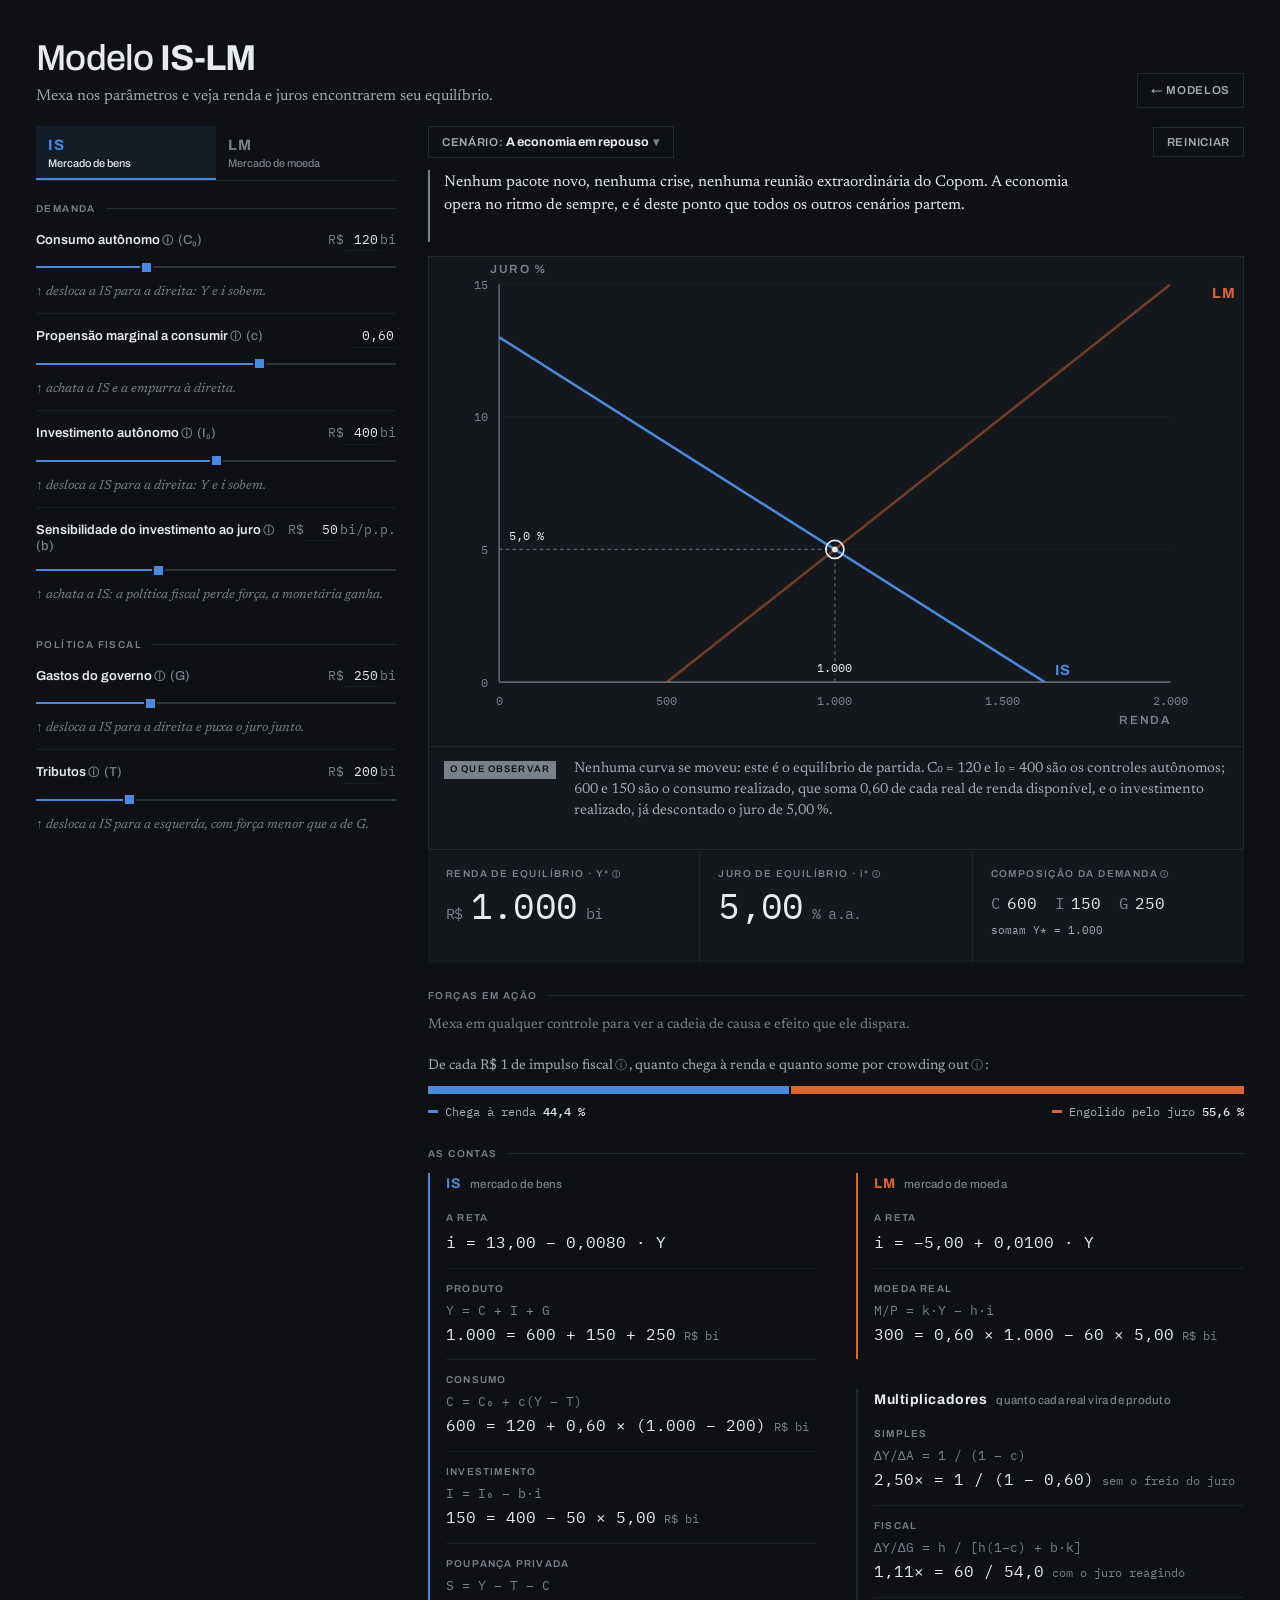
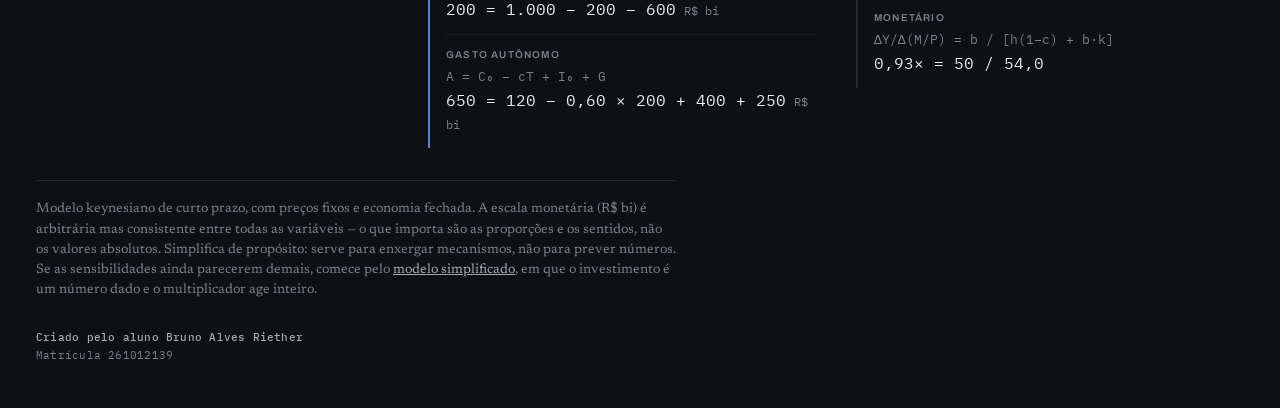
==== commit 0de2da5a: "Usa i para a taxa de juros, no lugar de r Notação de Blanchard, que é a que a disciplina segue. Com " ====
--- a/modelo-intermediario.html
+++ b/modelo-intermediario.html
@@ -82,9 +82,9 @@
           <div class="result-delta" id="dY"></div>
         </div>
         <div class="result">
-          <div class="result-label" id="labR"></div>
-          <div class="result-val"><span id="outR">—</span><u> % a.a.</u></div>
-          <div class="result-delta" id="dR"></div>
+          <div class="result-label" id="labI"></div>
+          <div class="result-val"><span id="outI">—</span><u> % a.a.</u></div>
+          <div class="result-delta" id="dI"></div>
         </div>
         <div class="result">
           <div class="result-label" id="labK"></div>
@@ -140,7 +140,7 @@
    monetário corrente é estado DA PÁGINA, e entra em solve() como argumento. */
 var M = MODELO_INTER;
 var EPS = M.EPS, PARAMS = M.PARAMS, P_BY_ID = M.P_BY_ID, TABS = M.TABS,
-    TERMS = M.TERMS, CHAINS = M.CHAINS, CHAINS_R = M.CHAINS_R,
+    TERMS = M.TERMS, CHAINS = M.CHAINS, CHAINS_META = M.CHAINS_META,
     SCENARIOS = M.SCENARIOS, baseState = M.baseState;
 var mode = "moeda";
 function solve(st, md) { return M.solve(st, md || mode); }
@@ -188,7 +188,7 @@
 function term(key, label) {
   var txt = label || TERMS[key].t;
   return txt + '<button type="button" class="term" data-term="' + key +
-    '" aria-expanded="false" aria-label="Definição: ' + txt.replace(/"/g, "") + '">ⓘ</button>';
+    '" aria-expanded="false" aria-label="Definição: ' + txt.replace(/<[^>]*>/g, "").replace(/"/g, "") + '">ⓘ</button>';
 }
 
 /* ═══ ESTADO ═══ */
@@ -199,7 +199,7 @@
    controles). loadedScenario = qual cenário está carregado, e esse nunca
    fica vazio — é o que mantém o texto na tela e o gráfico parado. */
 var activeScenario = "base", loadedScenario = "base", tab = "IS", emphasis = "IS";
-var view = { Ymin:0, Ymax:2000, rMin:0, rMax:15 };
+var view = { Ymin:0, Ymax:2000, iMin:0, iMax:15 };
 
 var PAD = { l:62, r:64, t:24, b:44 };
 var VB = { w:720, h:420 };
@@ -217,52 +217,52 @@
 /* ═══ ESCALAS ═══ */
 
 function sx(Y) { return PLOT.x + (Y - view.Ymin) / (view.Ymax - view.Ymin) * PLOT.w; }
-function sy(r) { return PLOT.y + (view.rMax - r) / (view.rMax - view.rMin) * PLOT.h; }
+function sy(i) { return PLOT.y + (view.iMax - i) / (view.iMax - view.iMin) * PLOT.h; }
 function ix(px) { return view.Ymin + (px - PLOT.x) / PLOT.w * (view.Ymax - view.Ymin); }
-function iy(py) { return view.rMax - (py - PLOT.y) / PLOT.h * (view.rMax - view.rMin); }
+function iy(py) { return view.iMax - (py - PLOT.y) / PLOT.h * (view.iMax - view.iMin); }
 
 function clipLine(line) {
   if (line.vertical) {
     if (!isFinite(line.at) || line.at < view.Ymin || line.at > view.Ymax) return null;
-    return [{ Y:line.at, r:view.rMin }, { Y:line.at, r:view.rMax }];
+    return [{ Y:line.at, i:view.iMin }, { Y:line.at, i:view.iMax }];
   }
   var m = line.m, q = line.q;
   if (!isFinite(m) || !isFinite(q)) return null;
   var lo = view.Ymin, hi = view.Ymax;
   if (Math.abs(m) > EPS) {
-    var a = (view.rMin - q) / m, b = (view.rMax - q) / m;
+    var a = (view.iMin - q) / m, b = (view.iMax - q) / m;
     lo = Math.max(lo, Math.min(a, b));
     hi = Math.min(hi, Math.max(a, b));
-  } else if (q < view.rMin || q > view.rMax) return null;
+  } else if (q < view.iMin || q > view.iMax) return null;
   if (hi - lo <= EPS) return null;
-  return [{ Y:lo, r:m * lo + q }, { Y:hi, r:m * hi + q }];
+  return [{ Y:lo, i:m * lo + q }, { Y:hi, i:m * hi + q }];
 }
 
 var NICE_Y = [500, 1000, 2000, 4000, 8000, 16000, 32000, 64000];
-var NICE_R = [5, 10, 15, 20, 30, 40, 60, 90, 120];
-var NICE_RMIN = [0, -5, -10, -20, -40, -80];
+var NICE_I = [5, 10, 15, 20, 30, 40, 60, 90, 120];
+var NICE_IMIN = [0, -5, -10, -20, -40, -80];
 
 /* A moldura cresce quando o equilíbrio encosta na borda e só encolhe com folga
    larga: se a régua se reajustasse a cada quadro, mexer um slider pareceria
    não mover a curva — que é justamente o que a tela existe para mostrar. */
 function fitView(eq) {
-  if (!isFinite(eq.Y) || !isFinite(eq.r)) return;
+  if (!isFinite(eq.Y) || !isFinite(eq.i)) return;
   var yi = NICE_Y.indexOf(view.Ymax); if (yi < 0) yi = 2;
   while (yi < NICE_Y.length - 1 && eq.Y > 0.88 * NICE_Y[yi]) yi++;
   while (yi > 0 && eq.Y < 0.28 * NICE_Y[yi - 1]) yi--;
   view.Ymax = NICE_Y[yi];
 
-  var ri = NICE_R.indexOf(view.rMax); if (ri < 0) ri = 2;
-  while (ri < NICE_R.length - 1 && eq.r > 0.88 * NICE_R[ri]) ri++;
-  while (ri > 0 && eq.r < 0.28 * NICE_R[ri - 1] && eq.r > view.rMin) ri--;
-  view.rMax = NICE_R[ri];
-
-  var mi = NICE_RMIN.indexOf(view.rMin); if (mi < 0) mi = 0;
-  while (mi < NICE_RMIN.length - 1 && eq.r < NICE_RMIN[mi] + 0.12 * (view.rMax - NICE_RMIN[mi])) mi++;
-  while (mi > 0 && eq.r > NICE_RMIN[mi - 1] + 0.10 * (view.rMax - NICE_RMIN[mi - 1])) mi--;
-  view.rMin = NICE_RMIN[mi];
-}
-function resetView() { view = { Ymin:0, Ymax:2000, rMin:0, rMax:15 }; }
+  var ri = NICE_I.indexOf(view.iMax); if (ri < 0) ri = 2;
+  while (ri < NICE_I.length - 1 && eq.i > 0.88 * NICE_I[ri]) ri++;
+  while (ri > 0 && eq.i < 0.28 * NICE_I[ri - 1] && eq.i > view.iMin) ri--;
+  view.iMax = NICE_I[ri];
+
+  var mi = NICE_IMIN.indexOf(view.iMin); if (mi < 0) mi = 0;
+  while (mi < NICE_IMIN.length - 1 && eq.i < NICE_IMIN[mi] + 0.12 * (view.iMax - NICE_IMIN[mi])) mi++;
+  while (mi > 0 && eq.i > NICE_IMIN[mi - 1] + 0.10 * (view.iMax - NICE_IMIN[mi - 1])) mi--;
+  view.iMin = NICE_IMIN[mi];
+}
+function resetView() { view = { Ymin:0, Ymax:2000, iMin:0, iMax:15 }; }
 
 function ticks(min, max, count) {
   var raw = (max - min) / count;
@@ -282,10 +282,10 @@
   $("clipR").setAttribute("x", PLOT.x); $("clipR").setAttribute("y", PLOT.y);
   $("clipR").setAttribute("width", PLOT.w); $("clipR").setAttribute("height", PLOT.h);
 
-  ticks(view.rMin, view.rMax, 5).forEach(function (r) {
-    var y = sy(r);
+  ticks(view.iMin, view.iMax, 5).forEach(function (i) {
+    var y = sy(i);
     g.appendChild(el("line", { class:"grid-line", x1:PLOT.x, y1:y, x2:PLOT.x + PLOT.w, y2:y }));
-    a.appendChild(el("text", { class:"tick-text", x:PLOT.x - 10, y:y + 4, "text-anchor":"end" }, f0.format(r)));
+    a.appendChild(el("text", { class:"tick-text", x:PLOT.x - 10, y:y + 4, "text-anchor":"end" }, f0.format(i)));
   });
   ticks(view.Ymin, view.Ymax, 5).forEach(function (Y) {
     a.appendChild(el("text", { class:"tick-text", x:sx(Y), y:PLOT.y + PLOT.h + 20, "text-anchor":"middle" }, f0.format(Y)));
@@ -299,13 +299,13 @@
 
 function pathOf(line) {
   var s = clipLine(line);
-  return s ? "M " + sx(s[0].Y).toFixed(2) + " " + sy(s[0].r).toFixed(2) +
-             " L " + sx(s[1].Y).toFixed(2) + " " + sy(s[1].r).toFixed(2) : null;
+  return s ? "M " + sx(s[0].Y).toFixed(2) + " " + sy(s[0].i).toFixed(2) +
+             " L " + sx(s[1].Y).toFixed(2) + " " + sy(s[1].i).toFixed(2) : null;
 }
 
 function drawArrow(a, b, layer) {
-  if (!a || !isFinite(a.Y) || !isFinite(b.Y) || !isFinite(a.r) || !isFinite(b.r)) return;
-  var x1 = sx(a.Y), y1 = sy(a.r), x2 = sx(b.Y), y2 = sy(b.r);
+  if (!a || !isFinite(a.Y) || !isFinite(b.Y) || !isFinite(a.i) || !isFinite(b.i)) return;
+  var x1 = sx(a.Y), y1 = sy(a.i), x2 = sx(b.Y), y2 = sy(b.i);
   var dx = x2 - x1, dy = y2 - y1, len = Math.hypot(dx, dy);
   if (len < 8) return;
   var ux = dx / len, uy = dy / len;
@@ -326,7 +326,7 @@
   var pt = seg[1], px, anchor;
   if (sx(pt.Y) >= PLOT.x + PLOT.w - 4) { px = VB.w - 6; anchor = "end"; }
   else { px = Math.min(sx(pt.Y) + 9, VB.w - 6); anchor = "start"; }
-  return { x:px, y:Math.max(PLOT.y + 12, Math.min(PLOT.y + PLOT.h - 6, sy(pt.r) + 4)), anchor:anchor, name:name, cls:cls };
+  return { x:px, y:Math.max(PLOT.y + 12, Math.min(PLOT.y + PLOT.h - 6, sy(pt.i) + 4)), anchor:anchor, name:name, cls:cls };
 }
 
 function draw(eq) {
@@ -340,7 +340,7 @@
       var d = pathOf(p[1]);
       if (d) gh.appendChild(el("path", { class:"ghost " + p[0], d:d }));
     });
-    if (isFinite(g2.Y)) gh.appendChild(el("circle", { class:"ghost-ring", cx:sx(g2.Y), cy:sy(g2.r), r:4 }));
+    if (isFinite(g2.Y)) gh.appendChild(el("circle", { class:"ghost-ring", cx:sx(g2.Y), cy:sy(g2.i), r:4 }));
   }
   gh.setAttribute("opacity", ghost ? 1 : 0);
 
@@ -355,8 +355,8 @@
     cl.appendChild(g);
   });
 
-  if (eq.ok && isFinite(eq.Y) && isFinite(eq.r)) {
-    var X = sx(eq.Y), Y = sy(eq.r);
+  if (eq.ok && isFinite(eq.Y) && isFinite(eq.i)) {
+    var X = sx(eq.Y), Y = sy(eq.i);
     if (X >= PLOT.x - 1 && X <= PLOT.x + PLOT.w + 1 && Y >= PLOT.y - 1 && Y <= PLOT.y + PLOT.h + 1) {
       mk.appendChild(el("line", { class:"guide", x1:X, y1:Y, x2:X, y2:PLOT.y + PLOT.h }));
       mk.appendChild(el("line", { class:"guide", x1:PLOT.x, y1:Y, x2:X, y2:Y }));
@@ -364,7 +364,7 @@
       mk.appendChild(el("circle", { class:"ring", cx:X, cy:Y, r:8 }));
       mk.appendChild(el("circle", { class:"dot", cx:X, cy:Y, r:2.5 }));
       lb.appendChild(el("text", { class:"eqmark", x:X, y:PLOT.y + PLOT.h - 9, "text-anchor":"middle" }, fmt(eq.Y, 0)));
-      lb.appendChild(el("text", { class:"eqmark", x:PLOT.x + 9, y:Y - 8, "text-anchor":"start" }, fmt(eq.r, 1) + " %"));
+      lb.appendChild(el("text", { class:"eqmark", x:PLOT.x + 9, y:Y - 8, "text-anchor":"start" }, fmt(eq.i, 1) + " %"));
     }
   }
 
@@ -377,7 +377,7 @@
 
 function renderResults(eq) {
   $("outY").textContent = eq.ok ? fmt(eq.Y, 0) : "—";
-  $("outR").textContent = eq.ok ? fmt(eq.r, 2) : "—";
+  $("outI").textContent = eq.ok ? fmt(eq.i, 2) : "—";
   // C e I são realizados: já descontam o juro de equilíbrio
   $("compo").innerHTML = [["C", eq.C], ["I", eq.I], ["G", state.G]].map(function (x) {
     return "<span><i>" + x[0] + "</i>" + fmt(x[1], 0) + "</span>";
@@ -386,21 +386,21 @@
   if (ghost && eq.ok) {
     var g = solve(ghost, ghost.__mode || mode);
     $("dY").textContent = sign(eq.Y - g.Y, 0) + " bi vs. antes";
-    $("dR").textContent = sign(eq.r - g.r, 2) + " p.p. vs. antes";
-  } else { $("dY").textContent = ""; $("dR").textContent = ""; }
+    $("dI").textContent = sign(eq.i - g.i, 2) + " p.p. vs. antes";
+  } else { $("dY").textContent = ""; $("dI").textContent = ""; }
 
   var isTxt = eq.IS.vertical ? "Y = " + fmt(eq.IS.at, 0) + "   (vertical)"
-            : "r = " + fmt(eq.IS.q, 2) + (eq.IS.m < 0 ? " − " : " + ") + f4.format(Math.abs(eq.IS.m)) + " · Y";
-  var lmTxt = eq.LM.pegged ? "r = " + fmt(eq.LM.q, 2) + "   (meta do Banco Central)"
+            : "i = " + fmt(eq.IS.q, 2) + (eq.IS.m < 0 ? " − " : " + ") + f4.format(Math.abs(eq.IS.m)) + " · Y";
+  var lmTxt = eq.LM.pegged ? "i = " + fmt(eq.LM.q, 2) + "   (meta do Banco Central)"
             : eq.LM.vertical ? "Y = " + fmt(eq.LM.at, 0) + "   (vertical)"
-            : "r = " + fmt(eq.LM.q, 2) + " + " + f4.format(eq.LM.m) + " · Y";
+            : "i = " + fmt(eq.LM.q, 2) + " + " + f4.format(eq.LM.m) + " · Y";
 
   var c2 = fmt(state.c, 2);
-  var r2 = fmt(eq.r, 2);
+  var i2 = fmt(eq.i, 2);
   var den = eq.den;
 
   var c2 = fmt(state.c, 2);
-  var r2 = fmt(eq.r, 2);
+  var i2 = fmt(eq.i, 2);
   var den = eq.den;
 
   $("eqs").innerHTML =
@@ -410,8 +410,8 @@
       ["consumo", "C = C\u2080 + c(Y \u2212 T)",
         fmt(eq.C, 0) + " = " + fmt(state.C0, 0) + " + " +
         vezes(c2, "(" + fmt(eq.Y, 0) + " \u2212 " + fmt(state.T, 0) + ")"), "R$ bi"],
-      ["investimento", "I = I\u2080 \u2212 b\u00b7r",
-        fmt(eq.I, 0) + " = " + fmt(state.I0, 0) + " \u2212 " + vezes(fmt(state.b, 0), r2), "R$ bi"],
+      ["investimento", "I = I\u2080 \u2212 b\u00b7i",
+        fmt(eq.I, 0) + " = " + fmt(state.I0, 0) + " \u2212 " + vezes(fmt(state.b, 0), i2), "R$ bi"],
       ["poupan\u00e7a privada", "S = Y \u2212 T \u2212 C",
         fmt(eq.S, 0) + " = " + fmt(eq.Y, 0) + " \u2212 " + fmt(state.T, 0) + " \u2212 " + fmt(eq.C, 0), "R$ bi"],
       ["gasto aut\u00f4nomo", "A = C\u2080 \u2212 cT + I\u2080 + G",
@@ -421,9 +421,9 @@
     '<div class="eqcol">' +
       grupo("lm", "LM", mode === "juros" ? "meta de juros do Banco Central" : "mercado de moeda", [
         ["a reta", null, lmTxt, null],
-        [mode === "juros" ? "moeda entregue" : "moeda real", "M/P = k\u00b7Y \u2212 h\u00b7r",
+        [mode === "juros" ? "moeda entregue" : "moeda real", "M/P = k\u00b7Y \u2212 h\u00b7i",
           fmt(eq.mp, 0) + " = " + vezes(fmt(state.k, 2), fmt(eq.Y, 0)) +
-          " \u2212 " + vezes(fmt(state.h, 0), r2), "R$ bi"]
+          " \u2212 " + vezes(fmt(state.h, 0), i2), "R$ bi"]
       ]) +
       grupo("", "Multiplicadores", "quanto cada real vira de produto", [
         ["simples", "\u0394Y/\u0394A = 1 / (1 \u2212 c)",
@@ -453,12 +453,12 @@
   } else if (eq.Y < 0) {
     msg = "Renda de equilíbrio negativa. Essa combinação não descreve uma economia possível — reduza T ou eleve os gastos autônomos.";
   } else if (mode === "juros") {
-    msg = "Meta de juros: a LM é horizontal porque o BC entrega toda a moeda pedida a " + fmt(eq.r, 2) + " %. Sem crowding out — a política fiscal age com o multiplicador cheio (" + fmt(eq.multSimple, 2) + "×), e emitir moeda deixa de mover a renda.";
+    msg = "Meta de juros: a LM é horizontal porque o BC entrega toda a moeda pedida a " + fmt(eq.i, 2) + " %. Sem crowding out — a política fiscal age com o multiplicador cheio (" + fmt(eq.multSimple, 2) + "×), e emitir moeda deixa de mover a renda.";
   } else if (eq.LM.vertical) {
     msg = "Caso clássico: com h = 0 a LM é vertical. A renda depende só da moeda real, e gasto público apenas eleva o juro — o crowding out é total.";
   } else if (eq.IS.vertical) {
     msg = "Investimento insensível ao juro: com b = 0 a IS é vertical. Não há crowding out, porque o juro sobe sem derrubar investimento nenhum.";
-  } else if (eq.r < 0) {
+  } else if (eq.i < 0) {
     msg = "O juro de equilíbrio ficou abaixo de zero. O modelo permite; a economia real quase nunca — na prática existe um piso perto de zero.";
   } else if (ratio > 4) {
     msg = "Quase o caso clássico: a LM está muito mais inclinada que a IS, e o juro engole " + fmtPct(eq.crowding) + " de qualquer impulso fiscal.";
@@ -481,7 +481,7 @@
   }
   var p = P_BY_ID[lastMove.id];
   var flip = lastMove.dir < 0 ? -1 : 1;
-  var steps = (mode === "juros" ? CHAINS_R : CHAINS)[lastMove.id] || [];
+  var steps = (mode === "juros" ? CHAINS_META : CHAINS)[lastMove.id] || [];
 
   function chip(cls, html) {
     var n = document.createElement("div");
@@ -514,9 +514,9 @@
     var input = $("in-" + p.id), row = $("row-" + p.id);
     if (!input) return;
     // o instrumento que o BC não escolheu vira resultado: trava e vira leitura
-    var locked = (mode === "juros" && p.id === "M") || (mode === "moeda" && p.id === "rbar");
+    var locked = (mode === "juros" && p.id === "M") || (mode === "moeda" && p.id === "ibar");
     var v = state[p.id];
-    if (locked && eq) v = p.id === "M" ? eq.mp * state.P : eq.r;
+    if (locked && eq) v = p.id === "M" ? eq.mp * state.P : eq.i;
     // o NÚMERO mostra o valor real mesmo fora da faixa; só o marcador é limitado
     var thumb = isFinite(v) ? Math.max(p.min, Math.min(p.max, v)) : p.min;
 
@@ -534,7 +534,7 @@
       campo.style.width = Math.max(larguraCh(p), campo.value.length + 1.5) + "ch";
     }
     input.setAttribute("aria-valuetext", p.label + " " + fmtP(p, v) + (locked ? " (determinado pelo modelo)" : ""));
-    $("eff-" + p.id).textContent = mode === "juros" ? p.effR : p.eff;
+    $("eff-" + p.id).textContent = mode === "juros" ? p.effMeta : p.eff;
   });
 }
 
@@ -860,7 +860,7 @@
   // sem arredondar ao passo do slider: o equilíbrio fica EXATAMENTE onde estava,
   // e só a forma da LM muda. O passo volta a valer no primeiro arrasto.
   function hold(p, x, fb) { return isFinite(x) ? Math.max(p.min, Math.min(p.max, x)) : fb; }
-  if (m === "juros") state.rbar = hold(P_BY_ID.rbar, eq.r, P_BY_ID.rbar.base);
+  if (m === "juros") state.ibar = hold(P_BY_ID.ibar, eq.i, P_BY_ID.ibar.base);
   else state.M = hold(P_BY_ID.M, eq.mp * state.P, P_BY_ID.M.base);
 
   ghost = Object.assign({}, state);
@@ -897,7 +897,7 @@
   $("popU").hidden = !t.u;
   $("popD").textContent = t.d;
   var p = t.param ? P_BY_ID[t.param] : null;
-  $("popE").textContent = p ? (mode === "juros" ? p.effR : p.eff) : "";
+  $("popE").textContent = p ? (mode === "juros" ? p.effMeta : p.eff) : "";
   $("popE").hidden = !p;
 
   pop.hidden = false;
@@ -955,7 +955,7 @@
 }
 
 /* ═══ ARRASTE DIRETO NAS CURVAS ═══ */
-/* Empurrar a IS muda G; empurrar a LM muda M (ou a meta r̄).
+/* Empurrar a IS muda G; empurrar a LM muda M (ou a meta ī).
    O equilíbrio nunca é arrastável: ele é resultado, não entrada. */
 
 function setupDrag() {
@@ -967,7 +967,7 @@
     var px = (ev.clientX - r.left) / r.width * VB.w;
     var py = (ev.clientY - r.top) / r.height * VB.h;
     if (px < PLOT.x - 2 || px > PLOT.x + PLOT.w + 2 || py < PLOT.y - 2 || py > PLOT.y + PLOT.h + 2) return null;
-    return { Y:ix(px), r:iy(py) };
+    return { Y:ix(px), i:iy(py) };
   }
 
   svg.addEventListener("pointerdown", function (ev) {
@@ -977,7 +977,7 @@
     if (!pt) return;
     beginGesture();
     setTab(g.dataset.curve);                    // arrastar a curva abre a aba dela
-    drag = { curve:g.dataset.curve, Y0:pt.Y, r0:pt.r, G0:state.G, M0:state.M, R0:state.rbar };
+    drag = { curve:g.dataset.curve, Y0:pt.Y, i0:pt.i, G0:state.G, M0:state.M, IB0:state.ibar };
     svg.setPointerCapture(ev.pointerId);
     ev.preventDefault();
   });
@@ -990,7 +990,7 @@
       // deslocar a IS em ΔY exige ΔG = ΔY·(1−c)
       setParam("G", clampP(P_BY_ID.G, drag.G0 + (pt.Y - drag.Y0) * (1 - state.c)));
     } else if (mode === "juros") {
-      setParam("rbar", clampP(P_BY_ID.rbar, drag.R0 + (pt.r - drag.r0)));
+      setParam("ibar", clampP(P_BY_ID.ibar, drag.IB0 + (pt.i - drag.i0)));
     } else {
       // deslocar a LM em ΔY exige Δ(M/P) = ΔY·k, logo ΔM = ΔY·k·P
       setParam("M", clampP(P_BY_ID.M, drag.M0 + (pt.Y - drag.Y0) * state.k * state.P));
@@ -1007,7 +1007,7 @@
 /* ═══ PARTIDA ═══ */
 
 $("labY").innerHTML = term("renda", "Renda de equilíbrio · Y*");
-$("labR").innerHTML = term("juro", "Juro de equilíbrio · r*");
+$("labI").innerHTML = term("juro", 'Juro de equilíbrio · <span class="sym">i*</span>');
 $("labK").innerHTML = term("demanda-agregada", "Composição da demanda");
 $("meterCap").innerHTML = "De cada R$&nbsp;1 de " + term("impulso-fiscal", "impulso fiscal") +
   ", quanto chega à renda e quanto some por " + term("crowding-out", "crowding out") + ":";
--- a/estilo.css
+++ b/estilo.css
@@ -291,6 +291,7 @@
 }
 .compo i { font-style: normal; color: var(--ink-3); margin-right: 6px; }
 .result { background: var(--panel); padding: 15px 18px 17px; }
+.result-label .sym { text-transform: none; }   /* i* precisa continuar minusculo */
 .result-label { font-size: 10px; font-weight: 600; letter-spacing: .14em; text-transform: uppercase; color: var(--ink-3); }
 .result-val {
   margin-top: 7px; font-family: var(--mono); font-size: clamp(26px, 3.4vw, 36px);
